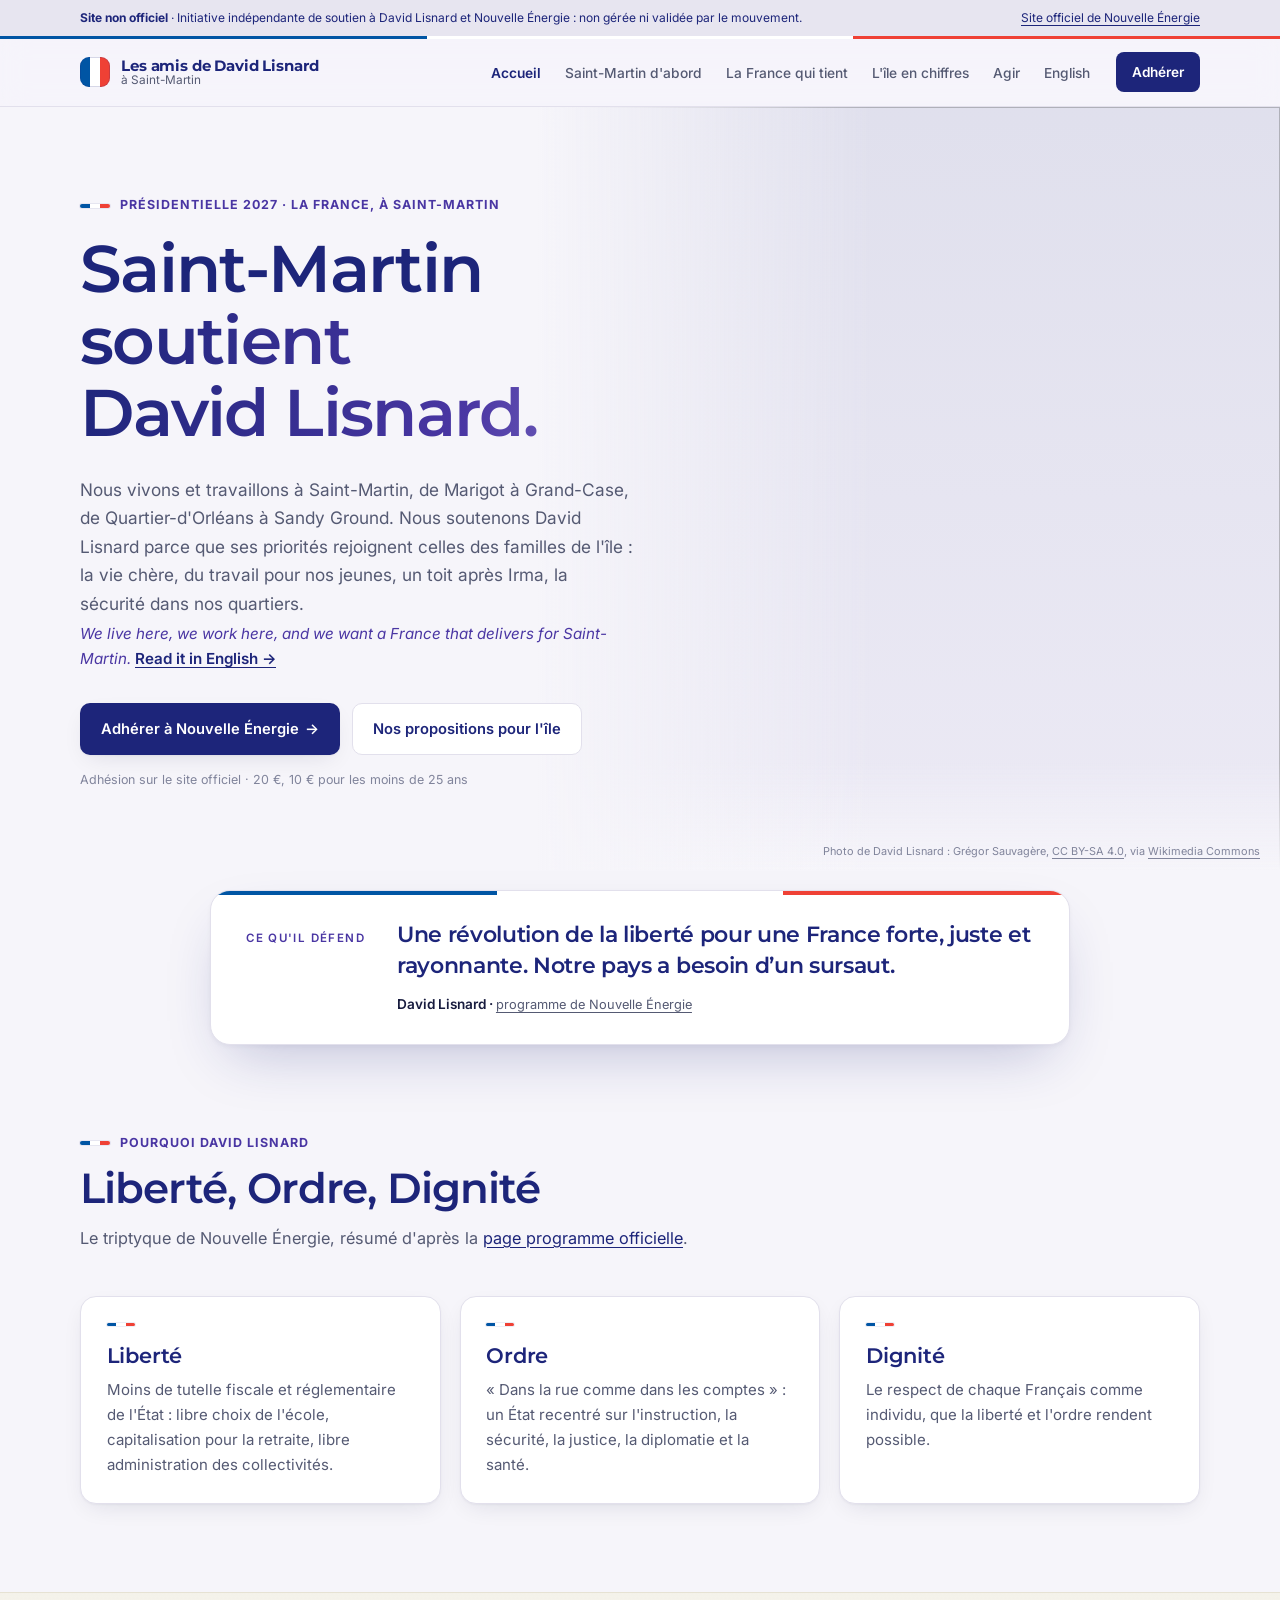
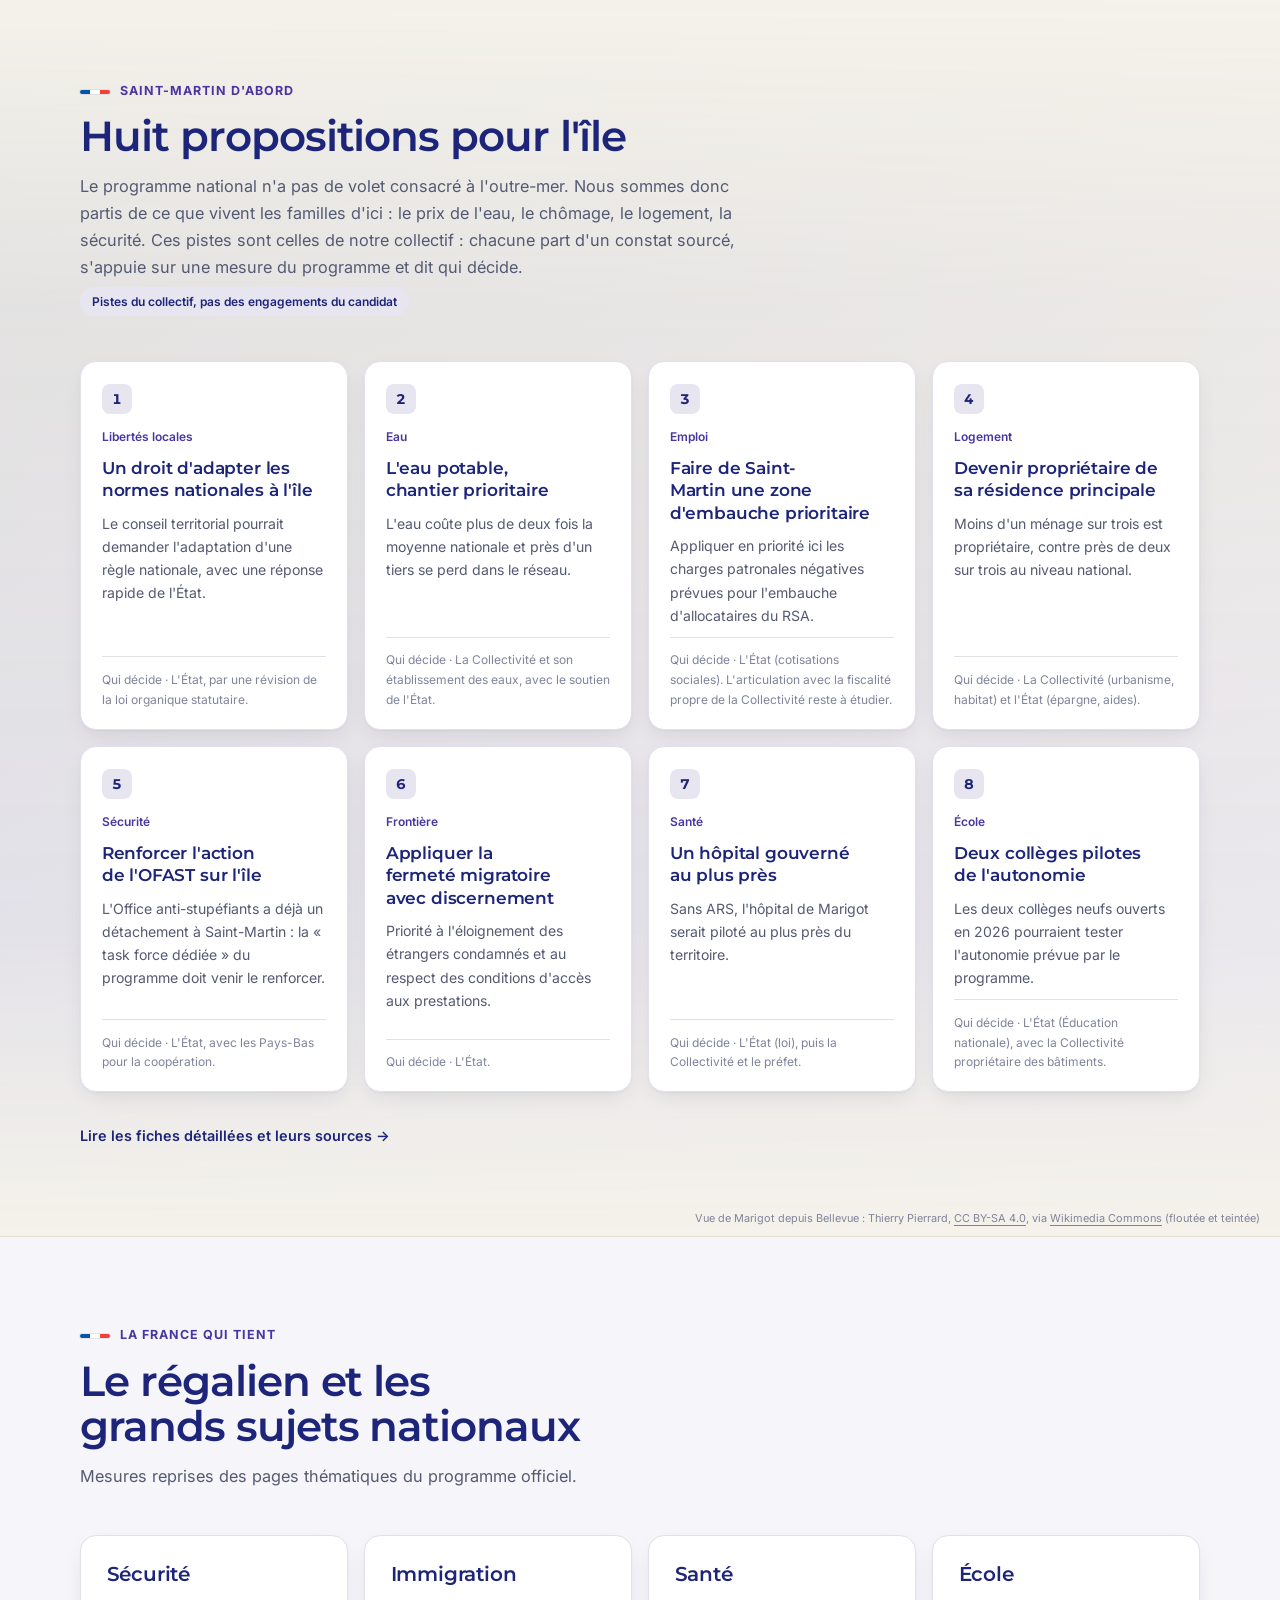
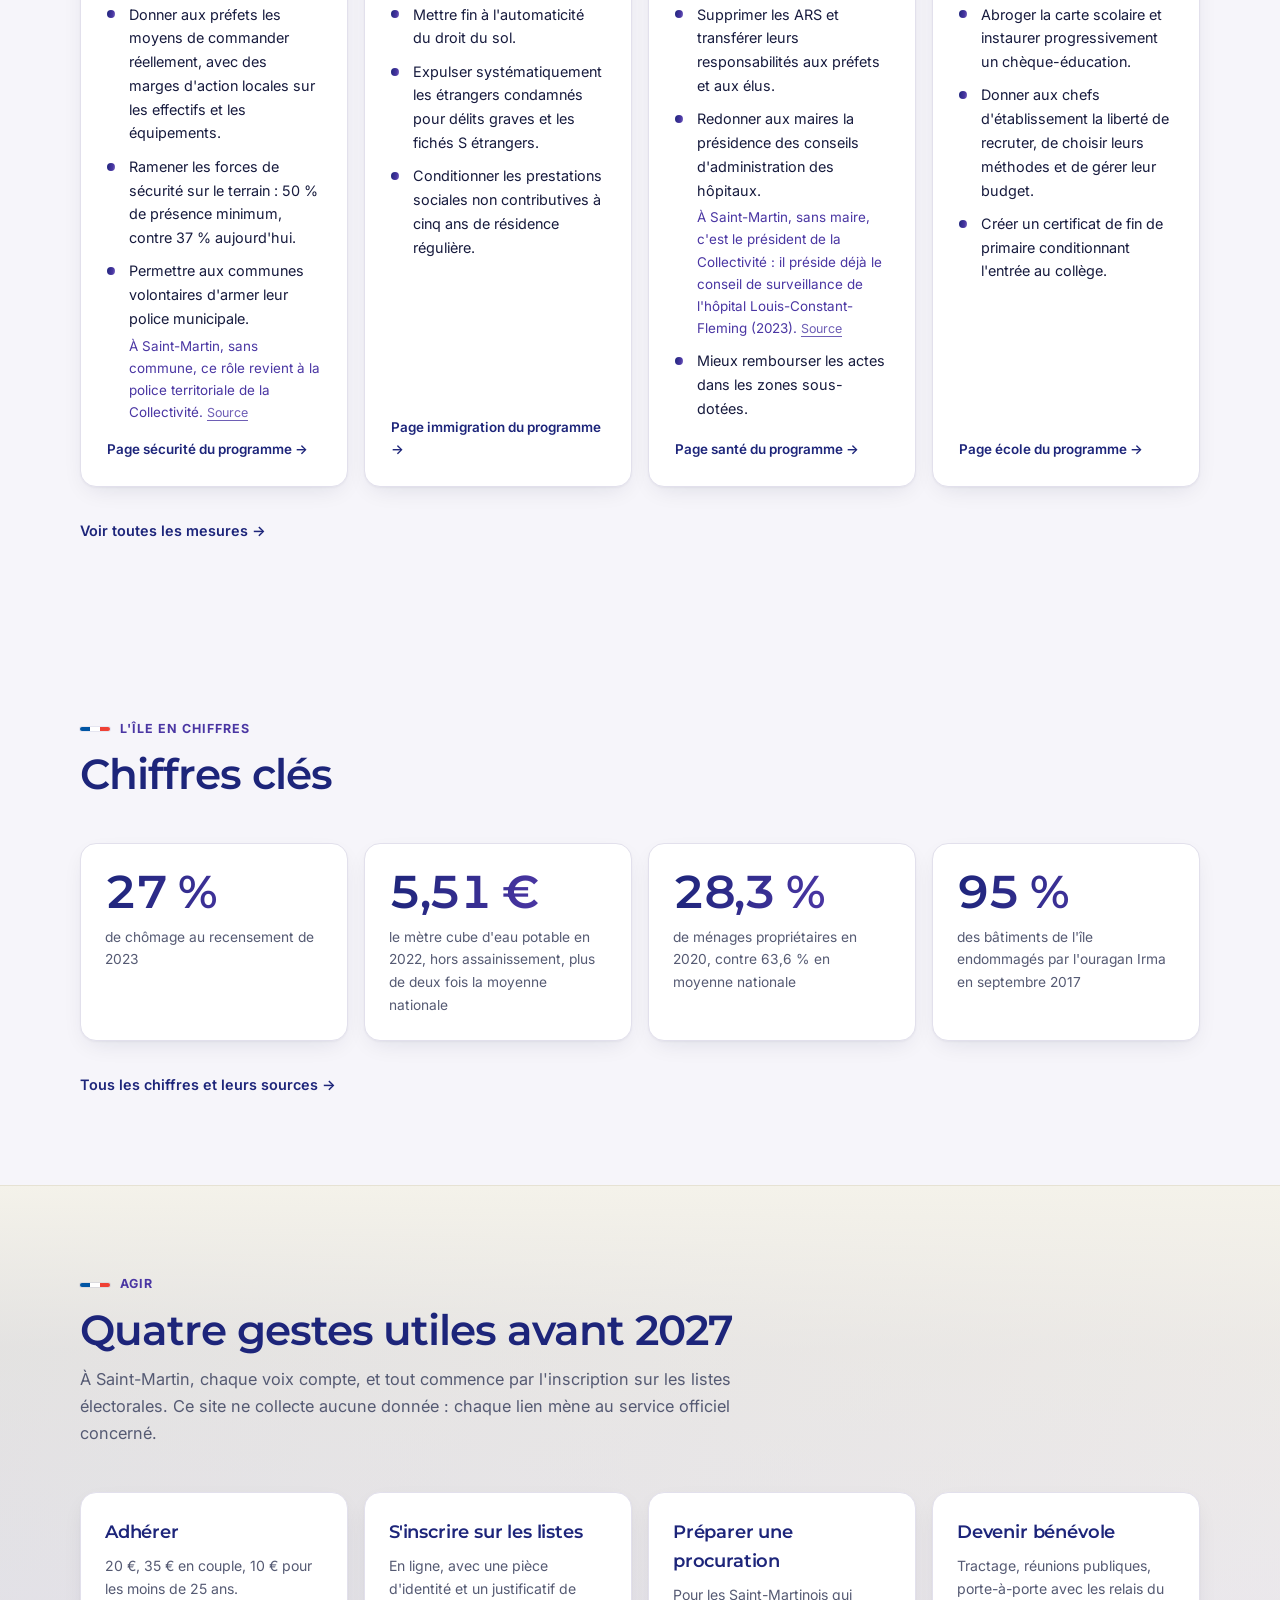
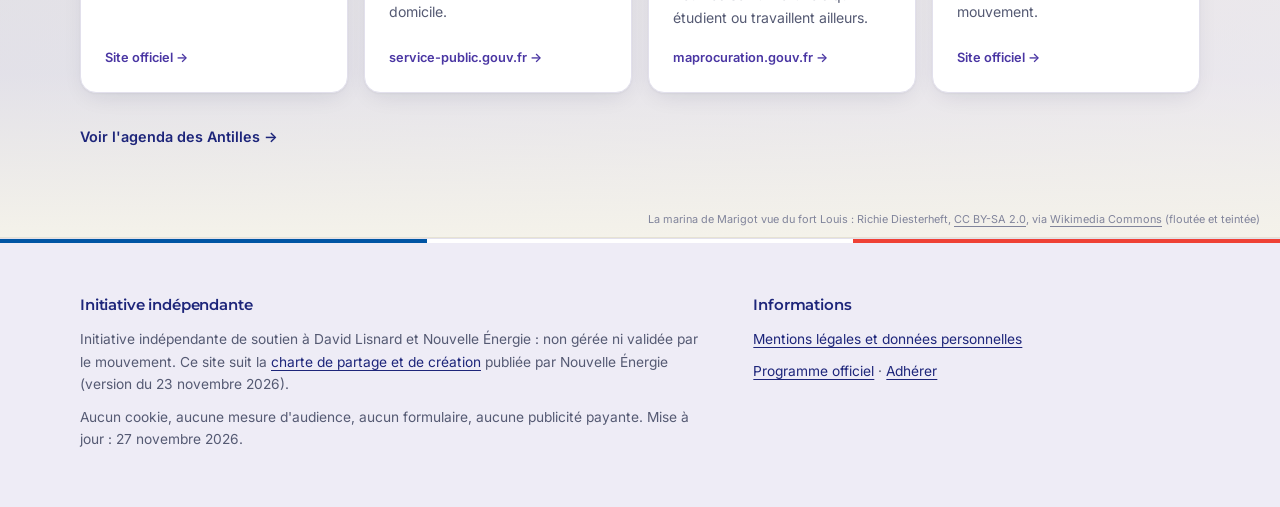
==== index.html @ e3ec0532 "Héros : visage de David Lisnard un peu plus haut dans le cadre Co-Authored-By: Claude Opus 5.5 <nore" ====
<!doctype html>
<html lang="fr">
<head>
<meta charset="utf-8">
<meta name="viewport" content="width=device-width, initial-scale=1, viewport-fit=cover">
<title>Les amis de David Lisnard à Saint-Martin</title>
<meta name="description" content="Site indépendant de soutien à David Lisnard et Nouvelle Énergie, animé par des habitants de Saint-Martin (Antilles).">
<meta property="og:title" content="Les amis de David Lisnard à Saint-Martin">
<meta property="og:description" content="Site indépendant de soutien à David Lisnard et Nouvelle Énergie, animé par des habitants de Saint-Martin (Antilles).">
<meta name="theme-color" content="#1D257A">
<link rel="preconnect" href="https://fonts.googleapis.com">
<link rel="preconnect" href="https://fonts.gstatic.com" crossorigin>
<link rel="stylesheet" href="https://fonts.googleapis.com/css2?family=Inter:wght@400;500;600&family=Montserrat:wght@500;600;700&display=swap">
<link rel="stylesheet" href="assets/style.css?v=b515d92f">
</head>
<body>
<a class="skip" href="#contenu">Aller au contenu</a>
<div class="flag" role="note">
  <div class="wrap">
    <span><strong>Site non officiel</strong> · Initiative indépendante de soutien à David Lisnard et Nouvelle Énergie : non gérée ni validée par le mouvement.</span>
    <a href="https://www.unenouvelleenergie.fr/" rel="noopener">Site officiel de Nouvelle Énergie</a>
  </div>
</div>
<header class="site">
  <div class="wrap">
    <a class="brand" href="index.html"><span class="dot" aria-hidden="true"></span><span class="bt"><b>Les amis de David Lisnard</b><span>à Saint-Martin</span></span></a>
    <nav aria-label="Navigation principale"><ul>
<li><a href="index.html" aria-current="page">Accueil</a></li>
<li><a href="saint-martin.html">Saint-Martin d'abord</a></li>
<li><a href="regalien.html">La France qui tient</a></li>
<li><a href="chiffres.html">L'île en chiffres</a></li>
<li><a href="agir.html">Agir</a></li>
<li><a href="english.html" lang="en">English</a></li>
    </ul></nav>
    <a class="pill" href="https://soutenir.unenouvelleenergie.fr/adhesion" rel="noopener">Adhérer</a>
  </div>
</header>
<main id="contenu">

<div class="hero hero-photo">
  <div class="hero-bg" aria-hidden="true"><img src="https://upload.wikimedia.org/wikipedia/commons/thumb/c/ce/David_Lisnard_en_2026.jpg/960px-David_Lisnard_en_2026.jpg" width="960" height="1280" alt="" fetchpriority="high"></div>
  <div class="wrap">
    <div class="hero-text">
      <p class="eyebrow">Présidentielle 2027 · La France, à Saint-Martin</p>
      <h1>Saint-Martin <em>soutient David Lisnard.</em></h1>
      <p class="lead">Nous vivons et travaillons à Saint-Martin, de Marigot à Grand-Case, de Quartier-d'Orléans à Sandy Ground. Nous soutenons David Lisnard parce que ses priorités rejoignent celles des familles de l'île : la vie chère, du travail pour nos jeunes, un toit après Irma, la sécurité dans nos quartiers.</p>
      <p class="lead-en" lang="en">We live here, we work here, and we want a France that delivers for Saint-Martin. <a href="english.html">Read it in English →</a></p>
      <div class="cta">
        <a class="btn btn-primary" href="https://soutenir.unenouvelleenergie.fr/adhesion" rel="noopener">Adhérer à Nouvelle Énergie</a>
        <a class="btn btn-line" href="saint-martin.html">Nos propositions pour l'île</a>
      </div>
      <p class="fine">Adhésion sur le site officiel · 20 €, 10 € pour les moins de 25 ans</p>
    </div>
  </div>
  <p class="credit">Photo de David Lisnard : Grégor Sauvagère, <a href="https://creativecommons.org/licenses/by-sa/4.0/deed.fr" rel="noopener">CC BY-SA 4.0</a>, via <a href="https://commons.wikimedia.org/wiki/File:David_Lisnard_en_2026.jpg" rel="noopener">Wikimedia Commons</a></p>
</div>

<div class="quote-band"><div class="wrap">
  <figure class="quote">
    <p class="qlabel">Ce qu'il défend</p>
    <blockquote>Une révolution de la liberté pour une France forte, juste et rayonnante. Notre pays a besoin d’un sursaut.</blockquote>
    <figcaption>David Lisnard · <a href="https://www.unenouvelleenergie.fr/notre-programme/" rel="noopener">programme de Nouvelle Énergie</a></figcaption>
  </figure>
</div></div>

<section id="pourquoi">
  <div class="wrap">
    <div class="head">
      <p class="eyebrow">Pourquoi David Lisnard</p>
      <h2>Liberté, Ordre, Dignité</h2>
      <p>Le triptyque de Nouvelle Énergie, résumé d'après la <a href="https://www.unenouvelleenergie.fr/notre-programme/" rel="noopener">page programme officielle</a>.</p>
    </div>
    <div class="tri">
      <div><h3>Liberté</h3><p>Moins de tutelle fiscale et réglementaire de l'État : libre choix de l'école, capitalisation pour la retraite, libre administration des collectivités.</p></div>
      <div><h3>Ordre</h3><p>« Dans la rue comme dans les comptes » : un État recentré sur l'instruction, la sécurité, la justice, la diplomatie et la santé.</p></div>
      <div><h3>Dignité</h3><p>Le respect de chaque Français comme individu, que la liberté et l'ordre rendent possible.</p></div>
    </div>
  </div>
</section>

<section class="alt island">
  <div class="island-bg" aria-hidden="true"><img src="https://upload.wikimedia.org/wikipedia/commons/thumb/6/6b/Panorama_depuis_Bellevue.jpg/1280px-Panorama_depuis_Bellevue.jpg" width="1280" height="853" alt="" loading="lazy"></div>
  <div class="wrap">
    <div class="head">
      <p class="eyebrow">Saint-Martin d'abord</p>
      <h2>Huit propositions pour l'île</h2>
      <p>Le programme national n'a pas de volet consacré à l'outre-mer. Nous sommes donc partis de ce que vivent les familles d'ici : le prix de l'eau, le chômage, le logement, la sécurité. Ces pistes sont celles de notre collectif : chacune part d'un constat sourcé, s'appuie sur une mesure du programme et dit qui décide. <span class="status">Pistes du collectif, pas des engagements du candidat</span></p>
    </div>
    <div class="props">
<a class="prop" href="saint-martin.html#p1"><span class="num">1</span><span class="tag">Libertés locales</span><h3>Un droit d'adapter les normes nationales à l'île</h3><p>Le conseil territorial pourrait demander l'adaptation d'une règle nationale, avec une réponse rapide de l'État.</p><span class="who">Qui décide · L'État, par une révision de la loi organique statutaire.</span></a>
<a class="prop" href="saint-martin.html#p2"><span class="num">2</span><span class="tag">Eau</span><h3>L'eau potable, chantier prioritaire</h3><p>L'eau coûte plus de deux fois la moyenne nationale et près d'un tiers se perd dans le réseau.</p><span class="who">Qui décide · La Collectivité et son établissement des eaux, avec le soutien de l'État.</span></a>
<a class="prop" href="saint-martin.html#p3"><span class="num">3</span><span class="tag">Emploi</span><h3>Faire de Saint-Martin une zone d'embauche prioritaire</h3><p>Appliquer en priorité ici les charges patronales négatives prévues pour l'embauche d'allocataires du RSA.</p><span class="who">Qui décide · L'État (cotisations sociales). L'articulation avec la fiscalité propre de la Collectivité reste à étudier.</span></a>
<a class="prop" href="saint-martin.html#p4"><span class="num">4</span><span class="tag">Logement</span><h3>Devenir propriétaire de sa résidence principale</h3><p>Moins d'un ménage sur trois est propriétaire, contre près de deux sur trois au niveau national.</p><span class="who">Qui décide · La Collectivité (urbanisme, habitat) et l'État (épargne, aides).</span></a>
<a class="prop" href="saint-martin.html#p5"><span class="num">5</span><span class="tag">Sécurité</span><h3>Renforcer l'action de l'OFAST sur l'île</h3><p>L'Office anti-stupéfiants a déjà un détachement à Saint-Martin : la « task force dédiée » du programme doit venir le renforcer.</p><span class="who">Qui décide · L'État, avec les Pays-Bas pour la coopération.</span></a>
<a class="prop" href="saint-martin.html#p6"><span class="num">6</span><span class="tag">Frontière</span><h3>Appliquer la fermeté migratoire avec discernement</h3><p>Priorité à l'éloignement des étrangers condamnés et au respect des conditions d'accès aux prestations.</p><span class="who">Qui décide · L'État.</span></a>
<a class="prop" href="saint-martin.html#p7"><span class="num">7</span><span class="tag">Santé</span><h3>Un hôpital gouverné au plus près</h3><p>Sans ARS, l'hôpital de Marigot serait piloté au plus près du territoire.</p><span class="who">Qui décide · L'État (loi), puis la Collectivité et le préfet.</span></a>
<a class="prop" href="saint-martin.html#p8"><span class="num">8</span><span class="tag">École</span><h3>Deux collèges pilotes de l'autonomie</h3><p>Les deux collèges neufs ouverts en 2026 pourraient tester l'autonomie prévue par le programme.</p><span class="who">Qui décide · L'État (Éducation nationale), avec la Collectivité propriétaire des bâtiments.</span></a>
    </div>
    <p class="more-link"><a href="saint-martin.html">Lire les fiches détaillées et leurs sources →</a></p>
  </div>
  <p class="credit">Vue de Marigot depuis Bellevue : Thierry Pierrard, <a href="https://creativecommons.org/licenses/by-sa/4.0/deed.fr" rel="noopener">CC BY-SA 4.0</a>, via <a href="https://commons.wikimedia.org/wiki/File:Panorama_depuis_Bellevue.jpg" rel="noopener">Wikimedia Commons</a> (floutée et teintée)</p>
</section>

<section>
  <div class="wrap">
    <div class="head">
      <p class="eyebrow">La France qui tient</p>
      <h2>Le régalien et les grands sujets nationaux</h2>
      <p>Mesures reprises des pages thématiques du programme officiel.</p>
    </div>
    <div class="themes">
<div class="theme"><h3>Sécurité</h3><ul><li>Donner aux préfets les moyens de commander réellement, avec des marges d'action locales sur les effectifs et les équipements.</li><li>Ramener les forces de sécurité sur le terrain : 50 % de présence minimum, contre 37 % aujourd'hui.</li><li>Permettre aux communes volontaires d'armer leur police municipale.<span class="here">À Saint-Martin, sans commune, ce rôle revient à la police territoriale de la Collectivité. <a href="https://www.com-saint-martin.fr/thematiques/securite-et-tranquilite-publique/police-territoriale/role-de-la-police-territoriale" rel="noopener">Source</a></span></li></ul><a class="more" href="https://www.unenouvelleenergie.fr/notre-programme/securite/" rel="noopener">Page sécurité du programme →</a></div>
<div class="theme"><h3>Immigration</h3><ul><li>Mettre fin à l'automaticité du droit du sol.</li><li>Expulser systématiquement les étrangers condamnés pour délits graves et les fichés S étrangers.</li><li>Conditionner les prestations sociales non contributives à cinq ans de résidence régulière.</li></ul><a class="more" href="https://www.unenouvelleenergie.fr/notre-programme/immigration/" rel="noopener">Page immigration du programme →</a></div>
<div class="theme"><h3>Santé</h3><ul><li>Supprimer les ARS et transférer leurs responsabilités aux préfets et aux élus.</li><li>Redonner aux maires la présidence des conseils d'administration des hôpitaux.<span class="here">À Saint-Martin, sans maire, c'est le président de la Collectivité : il préside déjà le conseil de surveillance de l'hôpital Louis-Constant-Fleming (2023). <a href="http://www.soualigapost.com/fr/actualite/44322/sant%C3%A9/h%C3%B4pital-le-conseil-de-surveillance-adopte-un-budget-de-52-millions-deuros-pour" rel="noopener">Source</a></span></li><li>Mieux rembourser les actes dans les zones sous-dotées.</li></ul><a class="more" href="https://www.unenouvelleenergie.fr/notre-programme/sante/" rel="noopener">Page santé du programme →</a></div>
<div class="theme"><h3>École</h3><ul><li>Abroger la carte scolaire et instaurer progressivement un chèque-éducation.</li><li>Donner aux chefs d'établissement la liberté de recruter, de choisir leurs méthodes et de gérer leur budget.</li><li>Créer un certificat de fin de primaire conditionnant l'entrée au collège.</li></ul><a class="more" href="https://www.unenouvelleenergie.fr/notre-programme/education/" rel="noopener">Page école du programme →</a></div>
    </div>
    <p class="more-link"><a href="regalien.html">Voir toutes les mesures →</a></p>
  </div>
</section>

<section class="band">
  <div class="wrap">
    <div class="head">
      <p class="eyebrow">L'île en chiffres</p>
      <h2>Chiffres clés</h2>
    </div>
    <div class="keys">
      <div><b>27 %</b><span>de chômage au recensement de 2023</span></div>
      <div><b>5,51 €</b><span>le mètre cube d'eau potable en 2022, hors assainissement, plus de deux fois la moyenne nationale</span></div>
      <div><b>28,3 %</b><span>de ménages propriétaires en 2020, contre 63,6 % en moyenne nationale</span></div>
      <div><b>95 %</b><span>des bâtiments de l'île endommagés par l'ouragan Irma en septembre 2017</span></div>
    </div>
    <p class="more-link"><a href="chiffres.html">Tous les chiffres et leurs sources →</a></p>
  </div>
</section>

<section class="alt island">
  <div class="island-bg" aria-hidden="true"><img src="https://upload.wikimedia.org/wikipedia/commons/thumb/6/6e/Fort_Louis_Marigot_View_%286546074117%29.jpg/1280px-Fort_Louis_Marigot_View_%286546074117%29.jpg" width="1280" height="960" alt="" loading="lazy"></div>
  <div class="wrap">
    <div class="head">
      <p class="eyebrow">Agir</p>
      <h2>Quatre gestes utiles avant 2027</h2>
      <p>À Saint-Martin, chaque voix compte, et tout commence par l'inscription sur les listes électorales. Ce site ne collecte aucune donnée : chaque lien mène au service officiel concerné.</p>
    </div>
<div class="act">
  <a class="tile" href="https://soutenir.unenouvelleenergie.fr/adhesion" rel="noopener"><b>Adhérer</b><span>20 €, 35 € en couple, 10 € pour les moins de 25 ans.</span><i>Site officiel →</i></a>
  <a class="tile" href="https://www.service-public.gouv.fr/particuliers/vosdroits/R16396" rel="noopener"><b>S'inscrire sur les listes</b><span>En ligne, avec une pièce d'identité et un justificatif de domicile.</span><i>service-public.gouv.fr →</i></a>
  <a class="tile" href="https://www.maprocuration.gouv.fr/" rel="noopener"><b>Préparer une procuration</b><span>Pour les Saint-Martinois qui étudient ou travaillent ailleurs.</span><i>maprocuration.gouv.fr →</i></a>
  <a class="tile" href="https://www.unenouvelleenergie.fr/devenir-benevole/" rel="noopener"><b>Devenir bénévole</b><span>Tractage, réunions publiques, porte-à-porte avec les relais du mouvement.</span><i>Site officiel →</i></a>
</div>
    <p class="more-link"><a href="agir.html">Voir l'agenda des Antilles →</a></p>
  </div>
  <p class="credit">La marina de Marigot vue du fort Louis : Richie Diesterheft, <a href="https://creativecommons.org/licenses/by-sa/2.0/deed.fr" rel="noopener">CC BY-SA 2.0</a>, via <a href="https://commons.wikimedia.org/wiki/File:Fort_Louis_Marigot_View_(6546074117).jpg" rel="noopener">Wikimedia Commons</a> (floutée et teintée)</p>
</section>

</main>
<footer>
  <div class="wrap">
    <div>
      <h3>Initiative indépendante</h3>
      <p>Initiative indépendante de soutien à David Lisnard et Nouvelle Énergie : non gérée ni validée par le mouvement. Ce site suit la <a href="https://www.unenouvelleenergie.fr/charte-de-partage/" rel="noopener">charte de partage et de création</a> publiée par Nouvelle Énergie (version du 23 novembre 2026).</p>
      <p>Aucun cookie, aucune mesure d'audience, aucun formulaire, aucune publicité payante. Mise à jour : 27 novembre 2026.</p>
    </div>
    <div>
      <h3>Informations</h3>
      <p><a href="mentions-legales.html">Mentions légales et données personnelles</a></p>
      <p><a href="https://www.unenouvelleenergie.fr/notre-programme/" rel="noopener">Programme officiel</a> · <a href="https://soutenir.unenouvelleenergie.fr/adhesion" rel="noopener">Adhérer</a></p>
    </div>
  </div>
</footer>

</body>
</html>
---- assets/style.css ----
/* Les amis de David Lisnard à Saint-Martin
   Couleurs relevées sur unenouvelleenergie.fr le 27/11/2026 : marine #1D257A / #0F1752, encre #171B3E,
   or sable #B0AD85, violet #4A36A3, lavande #E7E5F0.
   Style : sobre et moderne, fond blanc, halos dégradés discrets, titres Montserrat serrés, texte Inter. */
:root{
  --bleu:#0055A4; --rouge:#EF4135; --tricolore:linear-gradient(90deg,#0055A4 0 33.33%,#FFFFFF 33.33% 66.66%,#EF4135 66.66% 100%);
  --navy:#1D257A; --navy-deep:#0F1752; --violet:#4A36A3; --gold:#B0AD85; --lavender:#E7E5F0;
  --bg:#F6F5FA; --soft:#EEECF6; --card:#FFFFFF; --fg:#171B3E; --muted:#555A73; --faint:#80849B; --line:#E2E0EC;
  --heading:#1D257A; --accent:#4A36A3; --link:#1D257A;
  --btn-bg:#1D257A; --btn-fg:#FFFFFF;
  --shadow:0 1px 2px rgba(20,24,61,.04),0 8px 24px -8px rgba(20,24,61,.12);
  --shadow-lg:0 2px 4px rgba(20,24,61,.04),0 24px 60px -20px rgba(29,37,122,.28);
  --grad:linear-gradient(100deg,#1D257A 0%,#4A36A3 70%,#7E6FC4 100%);
  --halo-1:rgba(74,54,163,.14); --halo-2:rgba(176,173,133,.30); --halo-3:rgba(29,37,122,.10);
  --head:"Montserrat",Arial,"Helvetica Neue",sans-serif;
  --body:"Inter",system-ui,-apple-system,"Segoe UI",sans-serif;
  --r:16px;
  color-scheme:light;
}

*{box-sizing:border-box}
html{scroll-behavior:smooth}
body{background:var(--bg);color:var(--fg);font-family:var(--body);font-size:16px;line-height:1.65;margin:0;-webkit-font-smoothing:antialiased}
img{max-width:100%}
a{color:var(--link);text-underline-offset:3px;text-decoration-thickness:1px}
a:focus-visible,button:focus-visible{outline:2px solid var(--accent);outline-offset:3px;border-radius:6px}
.skip{position:absolute;left:-999px;top:0;background:var(--card);padding:.5rem 1rem;z-index:20}
.skip:focus{left:1rem}
.wrap{max-width:1160px;margin:0 auto;padding-left:max(20px,env(safe-area-inset-left,0px));padding-right:max(20px,env(safe-area-inset-right,0px))}
.narrow{max-width:780px}
h1,h2,h3{margin:0;text-wrap:balance;color:var(--heading);font-family:var(--head)}
h1,h2{font-weight:600;letter-spacing:-.025em;line-height:1.1}
h2{font-size:clamp(1.8rem,3.6vw,2.6rem)}
h3{font-weight:600;font-size:1.05rem;line-height:1.35;letter-spacing:-.01em}
p{margin:0}
.eyebrow{font-size:.78rem;font-weight:700;letter-spacing:.08em;text-transform:uppercase;color:var(--accent)}
.head .eyebrow::before,.intro .eyebrow::before,.hero .eyebrow::before{content:"";display:inline-block;width:30px;height:4px;border-radius:2px;background:var(--tricolore);box-shadow:0 0 0 1px rgba(29,37,122,.08);vertical-align:middle;margin-right:.6rem}
.grad{background:var(--grad);-webkit-background-clip:text;background-clip:text;color:transparent}

/* Bandeau d'indépendance : exigé par la charte de partage de Nouvelle Énergie (point 2) */
.flag{background:var(--lavender);color:var(--navy);font-size:.75rem}
.flag .wrap{padding-block:.5rem;display:flex;gap:.3rem 1.2rem;justify-content:space-between;flex-wrap:wrap}
.flag strong{font-weight:700}
.flag a{color:var(--navy)}

/* En-tête */
header.site::before{content:"";position:absolute;left:0;right:0;top:0;height:3px;background:var(--tricolore)}
header.site{background:color-mix(in srgb,var(--bg) 82%,transparent);backdrop-filter:saturate(1.4) blur(14px);-webkit-backdrop-filter:saturate(1.4) blur(14px);border-bottom:1px solid var(--line);position:sticky;top:0;z-index:5;padding-top:3px}
header.site .wrap{display:flex;align-items:center;gap:1.6rem;padding-block:.85rem;flex-wrap:wrap}
.brand{display:flex;align-items:center;gap:.7rem;text-decoration:none;margin-right:auto}
.brand .dot{width:30px;height:30px;border-radius:9px;background:var(--tricolore);box-shadow:inset 0 0 0 1px rgba(29,37,122,.18)}
.brand .bt{display:flex;flex-direction:column;line-height:1.15}
.brand b{font-family:var(--head);font-weight:700;font-size:.95rem;color:var(--heading);letter-spacing:-.01em}
.brand .bt span{font-size:.74rem;color:var(--muted)}
nav ul{list-style:none;margin:0;padding:0;display:flex;gap:1.5rem;flex-wrap:wrap}
nav a{text-decoration:none;font-size:.86rem;font-weight:500;color:var(--muted)}
nav a:hover,nav a[aria-current="page"]{color:var(--heading)}
nav a[aria-current="page"]{font-weight:600}
.pill{background:var(--btn-bg);color:var(--btn-fg);text-decoration:none;font-weight:600;font-size:.85rem;padding:.55rem 1rem;border-radius:8px}

/* Halo dégradé commun à l'accueil et aux en-têtes de page */
.hero,.intro{position:relative;overflow:hidden;isolation:isolate}
.hero::before,.intro::before{content:"";position:absolute;inset:-30% -10% auto 35%;height:140%;z-index:-1;
  background:radial-gradient(40% 45% at 30% 40%,var(--halo-1),transparent 70%),radial-gradient(35% 40% at 70% 30%,var(--halo-2),transparent 70%),radial-gradient(45% 50% at 55% 75%,var(--halo-3),transparent 70%);filter:blur(30px);-webkit-mask-image:linear-gradient(to bottom,#000 55%,transparent 85%);mask-image:linear-gradient(to bottom,#000 55%,transparent 85%)}

.hero .wrap{padding-block:5.5rem 5rem;display:grid;grid-template-columns:minmax(0,1.4fr) minmax(0,1fr);gap:4rem;align-items:center}
.hero h1{font-size:clamp(2.4rem,5.4vw,4.1rem);margin:1rem 0 1.4rem}
.hero h1 em{font-style:normal;display:block;background:var(--grad);-webkit-background-clip:text;background-clip:text;color:transparent;padding-bottom:.08em}
.hero .lead{font-size:1.08rem;max-width:56ch;color:var(--muted)}
.cta{display:flex;gap:.75rem;flex-wrap:wrap;margin-top:2rem}
.btn{display:inline-flex;align-items:center;gap:.4rem;padding:.8rem 1.25rem;border-radius:10px;font-weight:600;font-size:.92rem;text-decoration:none;border:1px solid transparent;transition:transform .15s,box-shadow .15s}
.btn:hover{transform:translateY(-1px)}
.btn-primary{background:var(--btn-bg);color:var(--btn-fg);box-shadow:var(--shadow)}
.btn-primary::after{content:"→"}
.btn-line{background:var(--card);border-color:var(--line);color:var(--heading)}
.fine{font-size:.78rem;color:var(--faint);margin-top:.9rem}
.quote{position:relative;overflow:hidden;margin:0;background:var(--card);border:1px solid var(--line);border-radius:20px;padding:2rem 2rem 1.6rem;box-shadow:var(--shadow-lg)}
.qlabel{font-size:.72rem;font-weight:600;letter-spacing:.12em;text-transform:uppercase;color:var(--accent)}
.quote blockquote{margin:1rem 0 0;font-family:var(--head);font-weight:600;font-size:clamp(1.2rem,1.9vw,1.45rem);line-height:1.4;letter-spacing:-.015em;color:var(--heading)}
.quote figcaption{margin-top:1.3rem;font-size:.85rem;font-weight:600;color:var(--fg)}
.quote figcaption a{font-weight:400;font-size:.8rem;color:var(--muted)}
.quote .coords{margin-top:1.5rem;padding-top:1rem;border-top:1px solid var(--line);font-size:.75rem;color:var(--faint);font-variant-numeric:tabular-nums}

/* En-tête des pages intérieures */
.intro{border-bottom:1px solid var(--line)}
.intro .wrap{padding-block:4.5rem 3.6rem}
.intro h1{font-size:clamp(2.2rem,4.8vw,3.5rem);margin:.8rem 0 1.1rem}
.intro .lead{font-size:1.06rem;max-width:62ch;color:var(--muted)}

section{padding-block:5.5rem}
section.alt{background:#F4F2EA;border-block:1px solid #E6E2D3}
.head{display:grid;gap:.8rem;margin-bottom:2.8rem;max-width:66ch}
.head p:not(.eyebrow){color:var(--muted);font-size:1.02rem}
.more-link{margin-top:2rem;font-weight:600;font-size:.9rem}
.more-link a{text-decoration:none}

.tri{display:grid;grid-template-columns:repeat(3,minmax(0,1fr));gap:1.2rem}
.tri div{background:var(--card);border:1px solid var(--line);border-radius:var(--r);padding:1.6rem;box-shadow:var(--shadow)}
.tri h3{font-size:1.3rem;margin-bottom:.5rem}
.tri h3::before{content:"";display:block;width:28px;height:3px;border-radius:2px;background:var(--tricolore);box-shadow:0 0 0 1px rgba(29,37,122,.08);margin-bottom:1rem}
.tri p{color:var(--muted);font-size:.94rem}

.status{display:inline-block;margin-top:.4rem;font-size:.75rem;font-weight:600;background:var(--lavender);color:var(--navy);padding:.3rem .75rem;border-radius:999px}

/* Cartes de propositions */
.props{display:grid;grid-template-columns:repeat(4,minmax(0,1fr));gap:1rem}
.prop{background:var(--card);border:1px solid var(--line);border-radius:var(--r);padding:1.4rem 1.3rem 1.2rem;display:flex;flex-direction:column;gap:.6rem;text-decoration:none;color:var(--fg);box-shadow:var(--shadow);transition:transform .18s,box-shadow .18s,border-color .18s}
.prop:hover{transform:translateY(-3px);box-shadow:var(--shadow-lg);border-color:color-mix(in srgb,var(--accent) 35%,var(--line))}
.num{display:inline-grid;place-items:center;width:30px;height:30px;border-radius:8px;background:var(--lavender);color:var(--navy);font-family:var(--head);font-weight:700;font-size:.85rem;font-variant-numeric:tabular-nums}
.tag{font-size:.75rem;font-weight:600;color:var(--accent)}
.prop .num{margin-bottom:.2rem}
.prop p{font-size:.88rem;color:var(--muted)}
.prop .who{margin-top:auto;padding-top:.8rem;border-top:1px solid var(--line);font-size:.75rem;color:var(--faint)}

/* Fiches détaillées */
.fiche{background:var(--card);border:1px solid var(--line);border-radius:20px;padding:2.2rem;display:grid;grid-template-columns:minmax(0,1fr) minmax(0,1.8fr);gap:2.5rem;box-shadow:var(--shadow);margin-bottom:1.2rem;scroll-margin-top:90px}
.fiche > div{display:flex;flex-direction:column;align-items:flex-start;gap:.6rem}
.fiche h2{font-size:clamp(1.4rem,2.4vw,1.8rem)}
.fiche dl{margin:0;display:grid;gap:1.3rem}
.fiche dt{font-size:.75rem;font-weight:600;letter-spacing:.06em;text-transform:uppercase;color:var(--faint)}
.fiche dd{margin:.3rem 0 0}

/* Régalien */
.themes{display:grid;grid-template-columns:repeat(4,minmax(0,1fr));gap:1rem}
.themes.wide{grid-template-columns:repeat(2,minmax(0,1fr))}
.theme{display:flex;flex-direction:column;gap:.9rem;background:var(--card);border:1px solid var(--line);border-radius:var(--r);padding:1.6rem;box-shadow:var(--shadow)}
.theme h3{font-size:1.25rem}
.theme ul{margin:0;padding:0;list-style:none;font-size:.9rem;display:grid;gap:.6rem;color:var(--fg)}
.theme li{padding-left:1.4rem;position:relative}
.theme li::before{content:"";position:absolute;left:0;top:.55em;width:8px;height:8px;border-radius:50%;background:var(--grad)}
.theme a.more{font-size:.84rem;font-weight:600;margin-top:auto;text-decoration:none}

/* Chiffres clés : bloc clair */
.band{background:var(--bg)}
.keys{display:grid;grid-template-columns:repeat(4,minmax(0,1fr));gap:1rem}
.keys div{display:flex;flex-direction:column;gap:.6rem;background:var(--card);border:1px solid var(--line);border-radius:var(--r);padding:1.5rem;box-shadow:var(--shadow)}
.keys b{font-family:var(--head);font-weight:600;letter-spacing:-.03em;font-size:clamp(2.2rem,3.6vw,2.9rem);line-height:1.05;background:var(--grad);-webkit-background-clip:text;background-clip:text;color:transparent;font-variant-numeric:tabular-nums}
.keys span{font-size:.86rem;color:var(--muted)}

.tablebox{overflow-x:auto;border-radius:var(--r);background:var(--card);border:1px solid var(--line);box-shadow:var(--shadow)}
table{border-collapse:collapse;width:100%;min-width:640px;font-size:.9rem}
th,td{text-align:left;padding:1rem 1.2rem;border-bottom:1px solid var(--line);vertical-align:top}
th{font-size:.72rem;font-weight:600;letter-spacing:.06em;text-transform:uppercase;color:var(--faint);background:var(--soft)}
tr:last-child td{border-bottom:0}
td.fig{font-family:var(--head);font-weight:600;font-size:1.1rem;color:var(--heading);letter-spacing:-.01em;font-variant-numeric:tabular-nums;white-space:nowrap}
.note{font-size:.8rem;color:var(--faint);margin-top:1rem}

/* Agir */
.act{display:grid;grid-template-columns:repeat(4,minmax(0,1fr));gap:1rem}
.act a.tile{display:flex;flex-direction:column;gap:.5rem;text-decoration:none;color:var(--fg);background:var(--card);border:1px solid var(--line);border-radius:var(--r);padding:1.5rem;box-shadow:var(--shadow);transition:transform .18s,box-shadow .18s}
.act a.tile:hover{transform:translateY(-3px);box-shadow:var(--shadow-lg)}
.act .tile b{font-family:var(--head);font-weight:600;font-size:1.1rem;color:var(--heading);letter-spacing:-.01em}
.act .tile span{font-size:.88rem;color:var(--muted)}
.act .tile i{font-style:normal;font-size:.8rem;font-weight:600;color:var(--accent);margin-top:auto;padding-top:.6rem}

.agenda{margin-top:1.5rem;border-radius:var(--r);padding:1.6rem;display:grid;gap:1rem;background:var(--card);border:1px solid var(--line);box-shadow:var(--shadow)}
.agenda > b{font-family:var(--head);font-weight:600;font-size:1.2rem;color:var(--heading)}
.agenda ul{list-style:none;margin:0;padding:0;display:grid;gap:1rem}
.agenda li{display:grid;grid-template-columns:auto minmax(0,1fr);gap:1.2rem;align-items:start;border-top:1px solid var(--line);padding-top:1rem}
.agenda .date{font-weight:600;font-variant-numeric:tabular-nums;color:var(--accent);min-width:6rem}
.agenda p{font-size:.9rem;color:var(--muted)}

.prose{display:grid;gap:1.1rem;max-width:68ch}
.prose h2{font-size:clamp(1.4rem,2.4vw,1.8rem);margin-top:1.2rem}
.prose ul{margin:0;padding-left:1.2rem;display:grid;gap:.5rem}
.prose li::marker{color:var(--accent)}

.en{display:grid;grid-template-columns:minmax(0,1fr) minmax(0,1fr);gap:3rem;align-items:start}

footer{position:relative;background:#EEECF6;border-top:1px solid var(--line);color:var(--muted);font-size:.86rem}
footer .wrap{padding-block:3.5rem;display:grid;grid-template-columns:minmax(0,1.4fr) minmax(0,1fr);gap:3rem}
footer a{color:var(--link)}
footer h3{font-size:.95rem;margin-bottom:.8rem}
footer p+p{margin-top:.6rem}

@media (max-width:1000px){
  .hero .wrap{grid-template-columns:1fr;gap:2.5rem}
  .props,.themes,.act,.keys{grid-template-columns:repeat(2,minmax(0,1fr))}
  nav{order:3;width:100%}
}
@media (max-width:640px){
  .tri,.props,.themes,.themes.wide,.act,.keys,.en,.fiche,footer .wrap{grid-template-columns:1fr}
  .fiche{gap:1.2rem;padding:1.5rem}
  section{padding-block:3.8rem}
  .hero .wrap{padding-block:3.2rem}
  nav ul{gap:1rem}
  header.site{position:static}
}
@media (prefers-reduced-motion:reduce){html{scroll-behavior:auto}.btn,.prop,.act a.tile{transition:none}.btn:hover,.prop:hover,.act a.tile:hover{transform:none}}

footer::before{content:"";position:absolute;left:0;right:0;top:0;height:4px;background:var(--tricolore)}
.quote::before{content:"";position:absolute;left:0;right:0;top:0;height:4px;background:var(--tricolore)}

/* Accueil : photo de David Lisnard en fond, fondue dans la couleur de la page */
.hero-photo .hero-bg{position:absolute;inset:0 0 0 auto;width:58%;z-index:-1}
.hero-photo .hero-bg img{width:100%;height:100%;object-fit:cover;object-position:50% 40%;
  -webkit-mask-image:linear-gradient(90deg,transparent 0%,#000 38%,#000 100%),linear-gradient(0deg,transparent 0%,#000 22%);
  mask-image:linear-gradient(90deg,transparent 0%,#000 38%,#000 100%);
  filter:saturate(.95)}
.hero-photo .hero-bg::after{content:"";position:absolute;inset:0;background:linear-gradient(90deg,var(--bg) 0%,rgba(246,245,250,.0) 45%),linear-gradient(0deg,var(--bg) 0%,rgba(246,245,250,0) 14%),linear-gradient(180deg,rgba(29,37,122,.10),rgba(74,54,163,.06))}
.hero-photo::before{display:none}
.hero-photo .wrap{min-height:620px;grid-template-columns:minmax(0,1.1fr) minmax(0,1fr);align-items:center}
.hero-photo .hero-text{align-self:center}
.hero-photo .quote{justify-self:end;max-width:380px;padding:1.4rem 1.5rem 1.2rem;background:color-mix(in srgb,var(--card) 88%,transparent);backdrop-filter:blur(12px);-webkit-backdrop-filter:blur(12px)}
.hero-photo .quote blockquote{font-size:1.1rem;margin-top:.6rem}
.hero-photo .quote figcaption{margin-top:.8rem;font-size:.8rem}
.hero .credit{position:absolute;right:max(20px,env(safe-area-inset-right,0px));bottom:.6rem;margin:0;font-size:.68rem;color:var(--faint)}
.hero .credit a{color:inherit}
@media (max-width:1000px){
  .hero-photo .hero-bg{position:relative;inset:auto;width:100%;height:clamp(360px,96vw,720px);order:-1}
  .hero-photo{display:flex;flex-direction:column}
  .hero-photo .hero-bg img{-webkit-mask-image:linear-gradient(0deg,transparent 0%,#000 18%);mask-image:linear-gradient(0deg,transparent 0%,#000 18%)}
  .hero-photo .hero-bg::after{background:linear-gradient(0deg,var(--bg) 0%,rgba(246,245,250,0) 16%)}
  .hero-photo .wrap{min-height:0;margin-top:-1rem;position:relative;padding-top:0;grid-template-columns:1fr}
  .hero-photo .quote{justify-self:stretch;max-width:none}
  .hero .credit{position:static;padding:0 20px 1rem;text-align:right}
}

/* Citation sous le héros, hors de la photo */
.quote-band{position:relative;z-index:1;margin-top:1.2rem}
.quote-band .quote{max-width:860px;margin:0 auto;display:grid;grid-template-columns:auto minmax(0,1fr);gap:.4rem 2rem;align-items:baseline;padding:1.8rem 2.2rem}
.quote-band .qlabel{grid-row:span 2}
.quote-band blockquote{margin:0;font-size:clamp(1.1rem,1.8vw,1.35rem)}
.quote-band figcaption{margin-top:.4rem;grid-column:2}
@media (max-width:1000px){.quote-band{margin-top:0}.quote-band .quote{grid-template-columns:1fr;padding:1.4rem 1.5rem}.quote-band .qlabel{grid-row:auto}.quote-band figcaption{grid-column:1}}

/* Mobile : en-tête compact, texte sous le visage */
@media (max-width:640px){
  .flag .wrap{font-size:.7rem;padding-block:.4rem}
  .flag .wrap > a{display:none}
  header.site .wrap{gap:.6rem 1rem;padding-block:.7rem}
  .brand .dot{width:24px;height:24px;border-radius:7px}
  .pill{padding:.45rem .85rem;font-size:.8rem}
  nav{order:3;width:100%;overflow-x:auto;-webkit-overflow-scrolling:touch;scrollbar-width:none}
  nav::-webkit-scrollbar{display:none}
  nav ul{flex-wrap:nowrap;gap:1.1rem;white-space:nowrap;padding-bottom:.2rem}
  .hero-photo .hero-bg{height:118vw}
  .hero-photo .hero-bg img{object-position:50% 42%;-webkit-mask-image:linear-gradient(0deg,transparent 0%,#000 16%);mask-image:linear-gradient(0deg,transparent 0%,#000 16%)}
  .hero-photo .hero-bg::after{background:linear-gradient(0deg,var(--bg) 0%,rgba(246,245,250,0) 14%)}
  .hero-photo .wrap{margin-top:0}
  .hero h1{font-size:2.3rem}
}

/* Fond « Huit propositions » : vue de Marigot, floutée et teintée */
section.island{position:relative;isolation:isolate;overflow:hidden}
.island-bg{position:absolute;inset:0;z-index:-1;pointer-events:none}
.island-bg img{width:100%;height:100%;object-fit:cover;object-position:50% 40%;filter:blur(6px) saturate(.9);transform:scale(1.04);opacity:.9}
.island-bg::after{content:"";position:absolute;inset:0;background:linear-gradient(180deg,#F4F2EA 0%,rgba(244,242,234,.45) 25%,rgba(238,236,246,.50) 75%,#F4F2EA 100%),linear-gradient(100deg,rgba(29,37,122,.14),rgba(74,54,163,.08))}
section.island .credit{position:absolute;right:20px;bottom:.5rem;margin:0;font-size:.68rem;color:var(--faint)}
section.island .credit a{color:inherit}
@media (max-width:640px){section.island .credit{position:static;padding:1rem 20px 0;text-align:right}}
.theme li .here{display:block;margin-top:.25rem;font-size:.84rem;color:var(--accent)}
.theme li .here a{color:inherit;font-size:.78rem;opacity:.8}
.hero .lead-en{margin-top:.2rem;font-size:.95rem;font-style:italic;color:var(--accent);max-width:56ch}
.hero .lead-en a{font-style:normal;font-weight:600;white-space:nowrap}
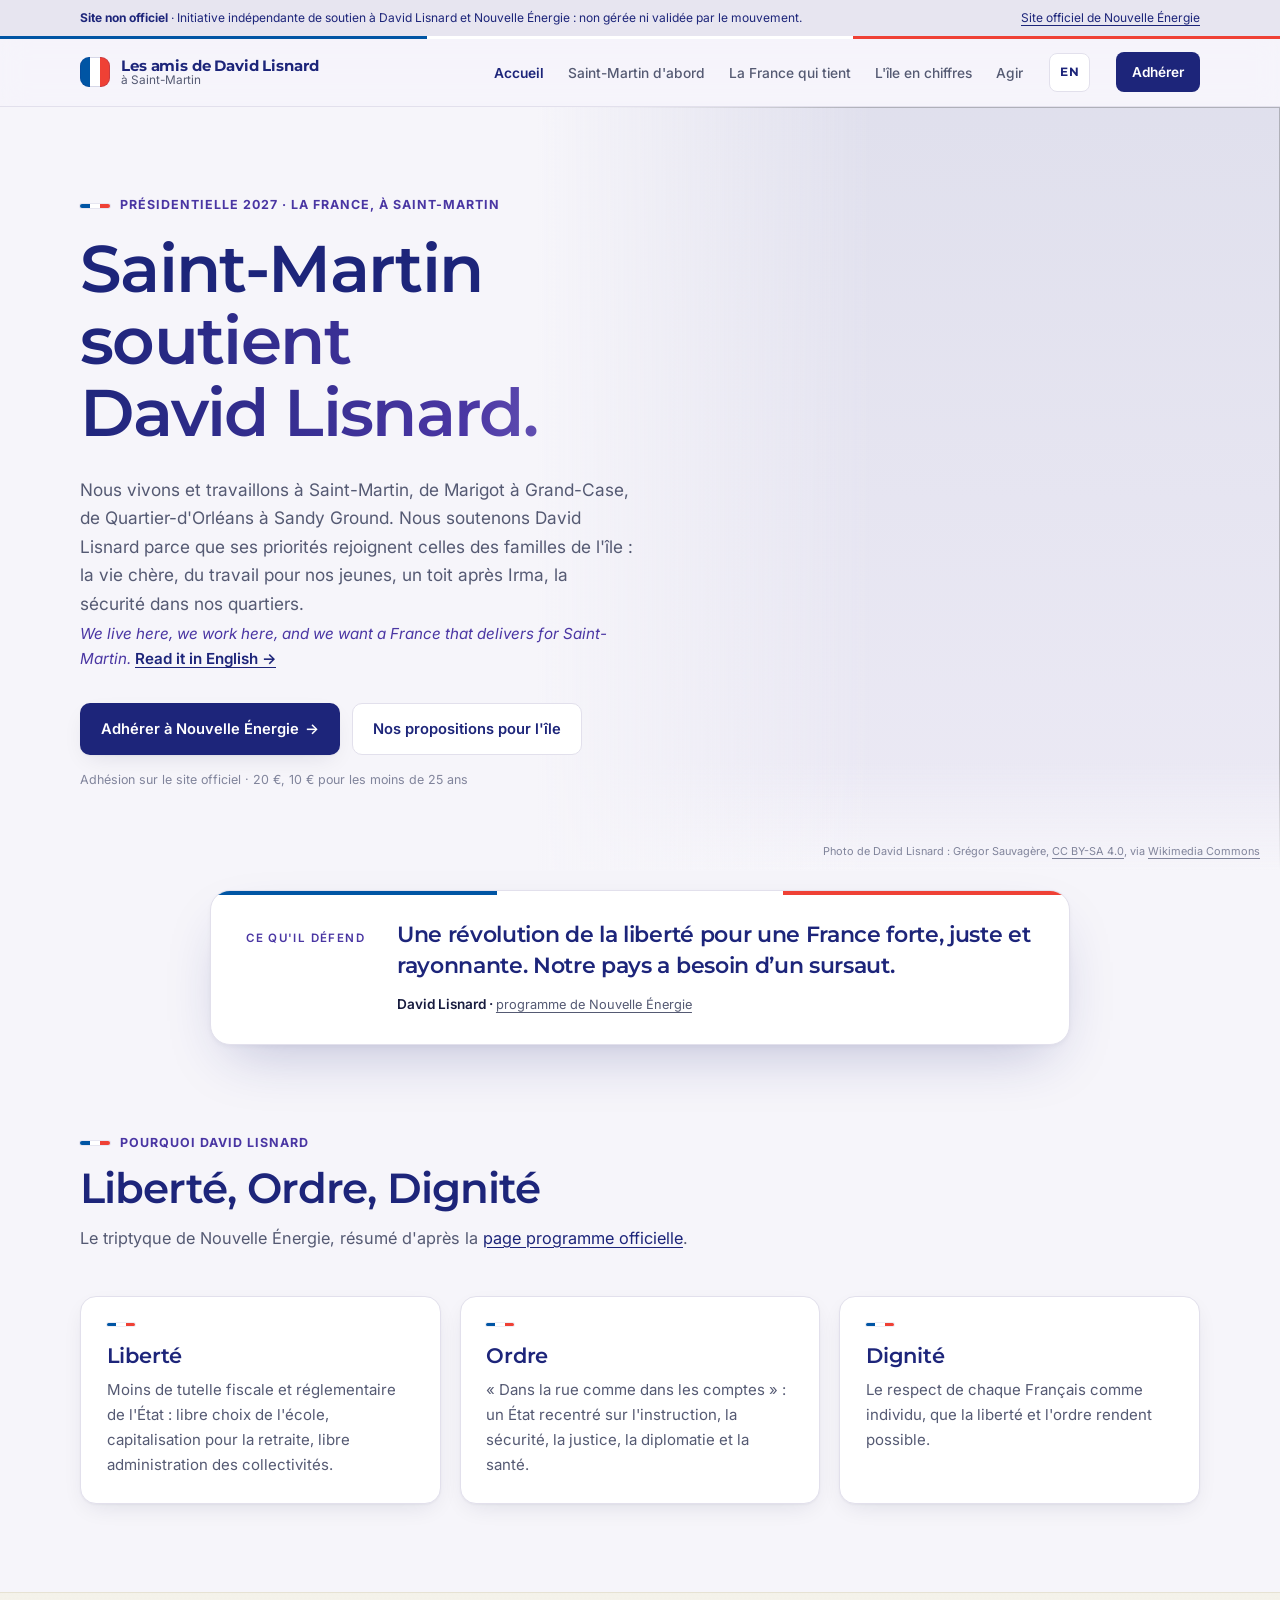
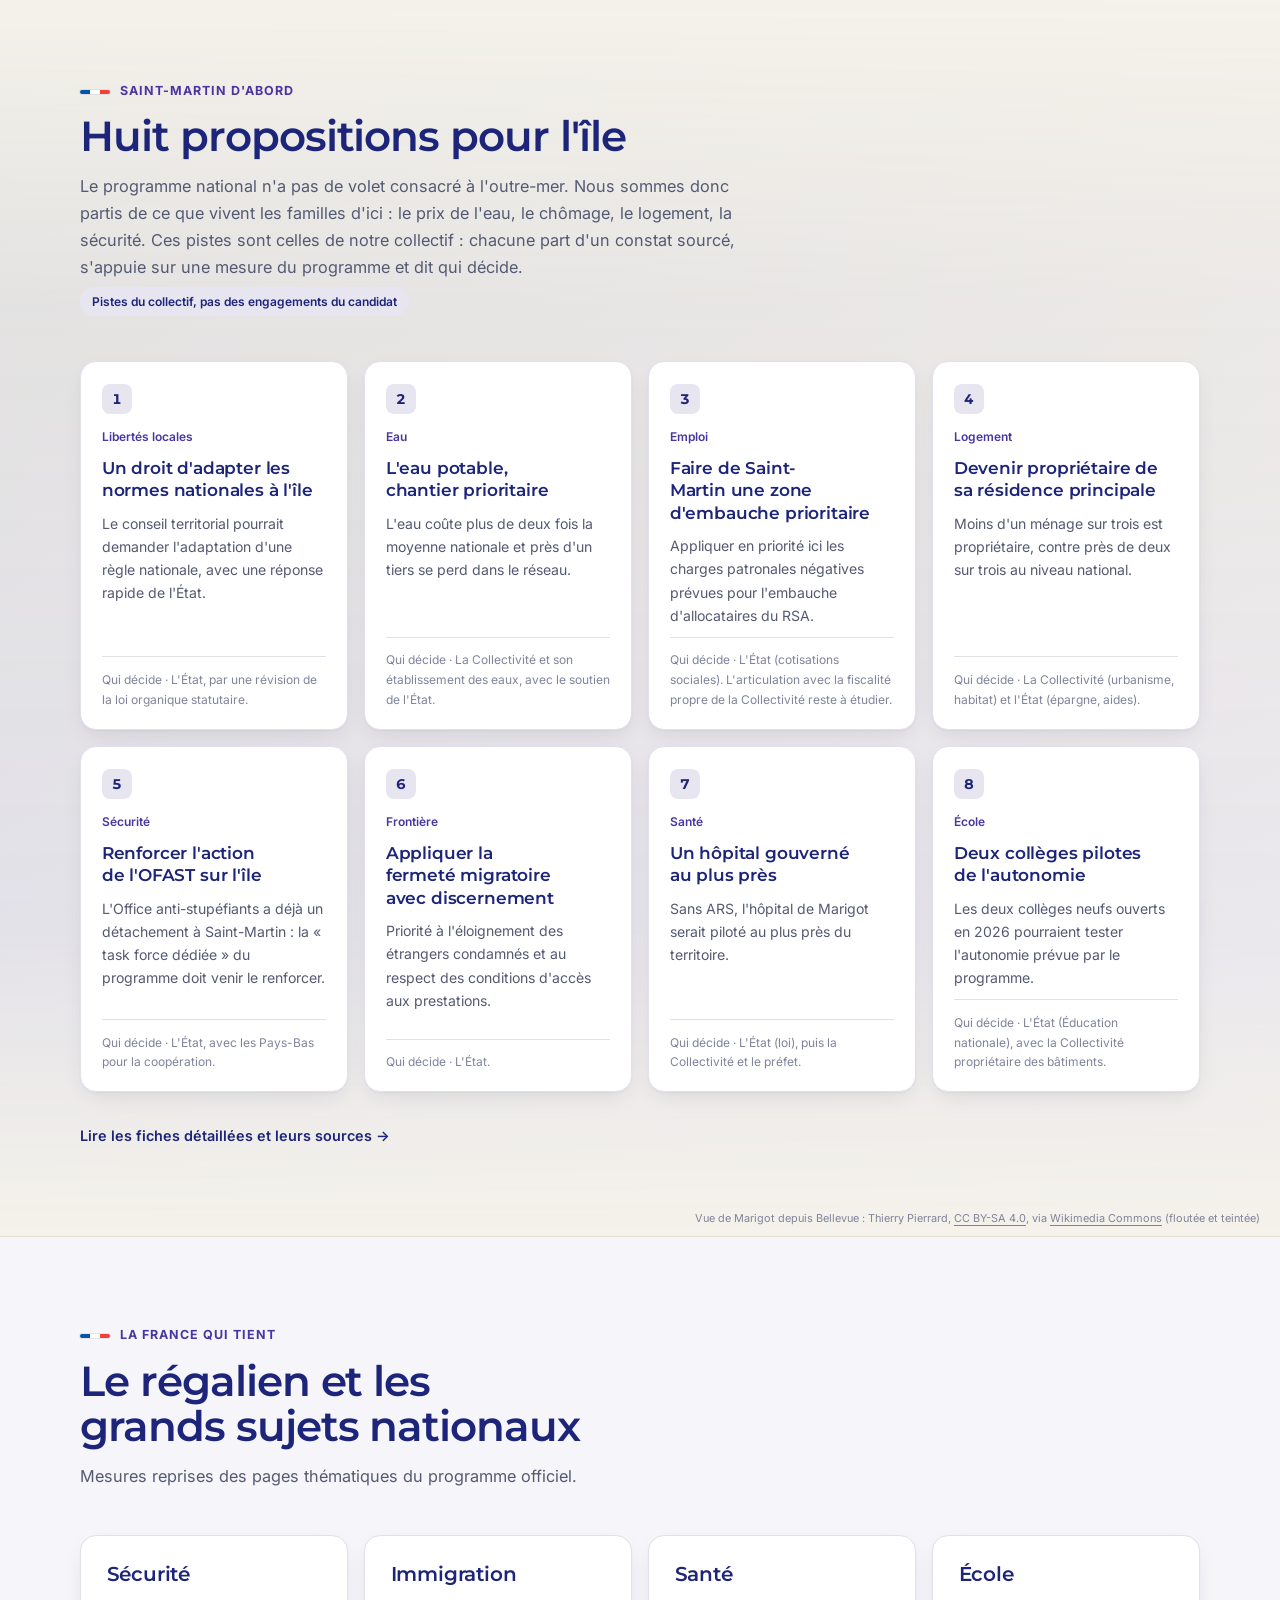
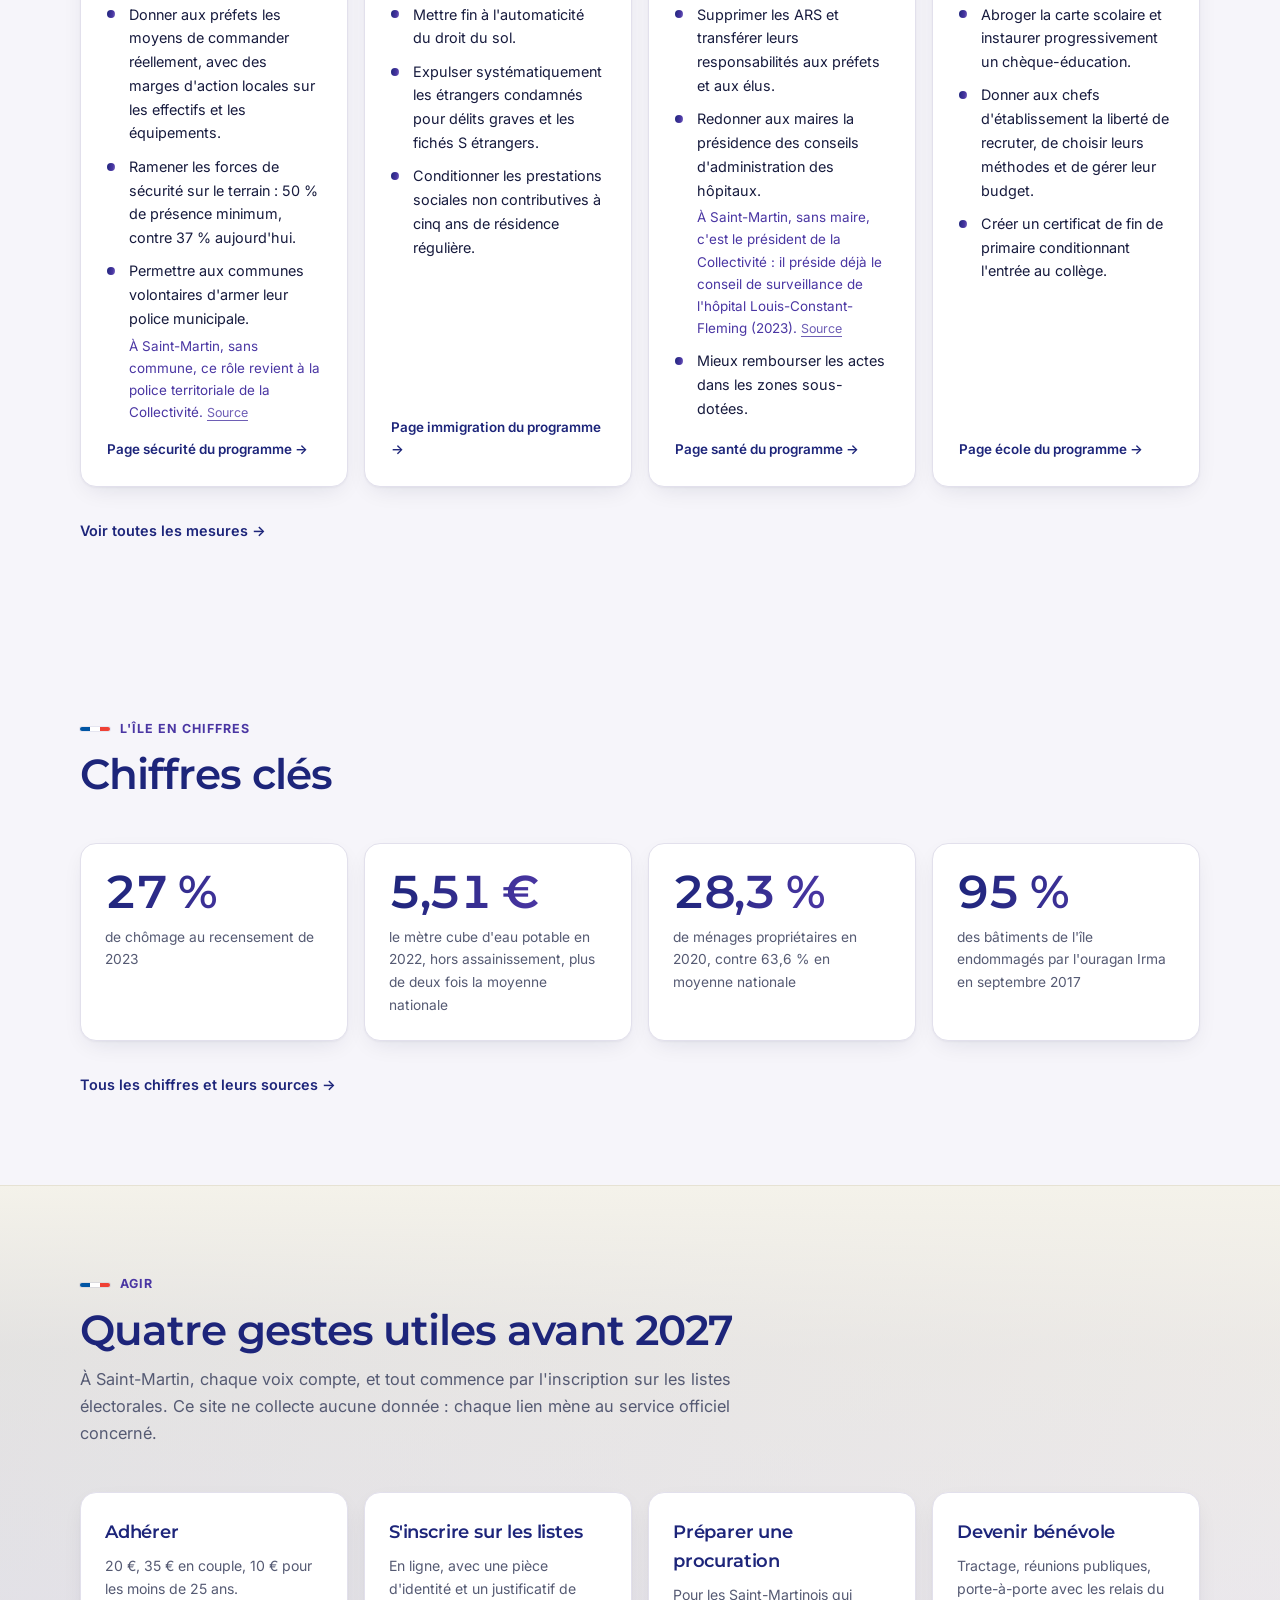
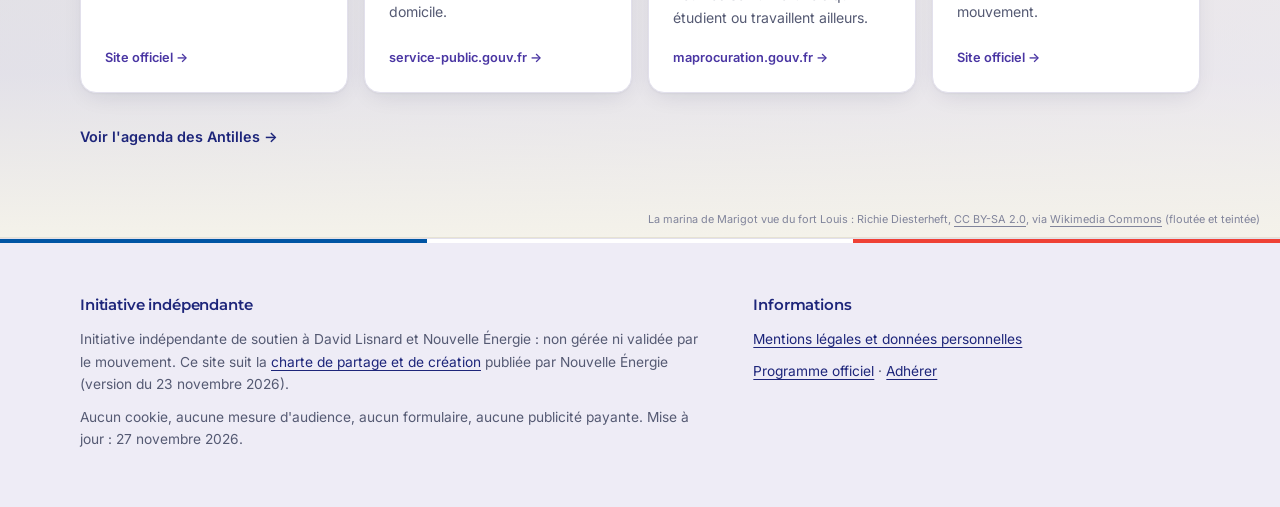
==== commit 80fadd4b: "Version anglaise complète (en/) et sélecteur FR / EN sur chaque page Toutes les pages sont traduites" ====
--- a/index.html
+++ b/index.html
@@ -8,10 +8,12 @@
 <meta property="og:title" content="Les amis de David Lisnard à Saint-Martin">
 <meta property="og:description" content="Site indépendant de soutien à David Lisnard et Nouvelle Énergie, animé par des habitants de Saint-Martin (Antilles).">
 <meta name="theme-color" content="#1D257A">
+<link rel="alternate" hreflang="fr" href="https://black0wi.github.io/amis-lisnard-saint-martin/">
+<link rel="alternate" hreflang="en" href="https://black0wi.github.io/amis-lisnard-saint-martin/en/">
 <link rel="preconnect" href="https://fonts.googleapis.com">
 <link rel="preconnect" href="https://fonts.gstatic.com" crossorigin>
 <link rel="stylesheet" href="https://fonts.googleapis.com/css2?family=Inter:wght@400;500;600&family=Montserrat:wght@500;600;700&display=swap">
-<link rel="stylesheet" href="assets/style.css?v=b515d92f">
+<link rel="stylesheet" href="assets/style.css?v=1e7d261d">
 </head>
 <body>
 <a class="skip" href="#contenu">Aller au contenu</a>
@@ -30,8 +32,8 @@
 <li><a href="regalien.html">La France qui tient</a></li>
 <li><a href="chiffres.html">L'île en chiffres</a></li>
 <li><a href="agir.html">Agir</a></li>
-<li><a href="english.html" lang="en">English</a></li>
     </ul></nav>
+    <a class="lang" href="en/index.html" hreflang="en" lang="en" title="Read this page in English">EN</a>
     <a class="pill" href="https://soutenir.unenouvelleenergie.fr/adhesion" rel="noopener">Adhérer</a>
   </div>
 </header>
@@ -44,7 +46,7 @@
       <p class="eyebrow">Présidentielle 2027 · La France, à Saint-Martin</p>
       <h1>Saint-Martin <em>soutient David Lisnard.</em></h1>
       <p class="lead">Nous vivons et travaillons à Saint-Martin, de Marigot à Grand-Case, de Quartier-d'Orléans à Sandy Ground. Nous soutenons David Lisnard parce que ses priorités rejoignent celles des familles de l'île : la vie chère, du travail pour nos jeunes, un toit après Irma, la sécurité dans nos quartiers.</p>
-      <p class="lead-en" lang="en">We live here, we work here, and we want a France that delivers for Saint-Martin. <a href="english.html">Read it in English →</a></p>
+      <p class="lead-en" lang="en">We live here, we work here, and we want a France that delivers for Saint-Martin. <a href="en/index.html" hreflang="en">Read it in English →</a></p>
       <div class="cta">
         <a class="btn btn-primary" href="https://soutenir.unenouvelleenergie.fr/adhesion" rel="noopener">Adhérer à Nouvelle Énergie</a>
         <a class="btn btn-line" href="saint-martin.html">Nos propositions pour l'île</a>
--- a/assets/style.css
+++ b/assets/style.css
@@ -253,3 +253,8 @@
 .theme li .here a{color:inherit;font-size:.78rem;opacity:.8}
 .hero .lead-en{margin-top:.2rem;font-size:.95rem;font-style:italic;color:var(--accent);max-width:56ch}
 .hero .lead-en a{font-style:normal;font-weight:600;white-space:nowrap}
+
+/* Sélecteur de langue FR / EN */
+.lang{font-family:var(--head);font-weight:700;font-size:.78rem;letter-spacing:.04em;color:var(--heading);text-decoration:none;border:1px solid var(--line);border-radius:8px;padding:.5rem .65rem;background:var(--card)}
+.lang:hover{border-color:var(--heading)}
+@media (max-width:640px){.lang{padding:.42rem .55rem;font-size:.74rem}}
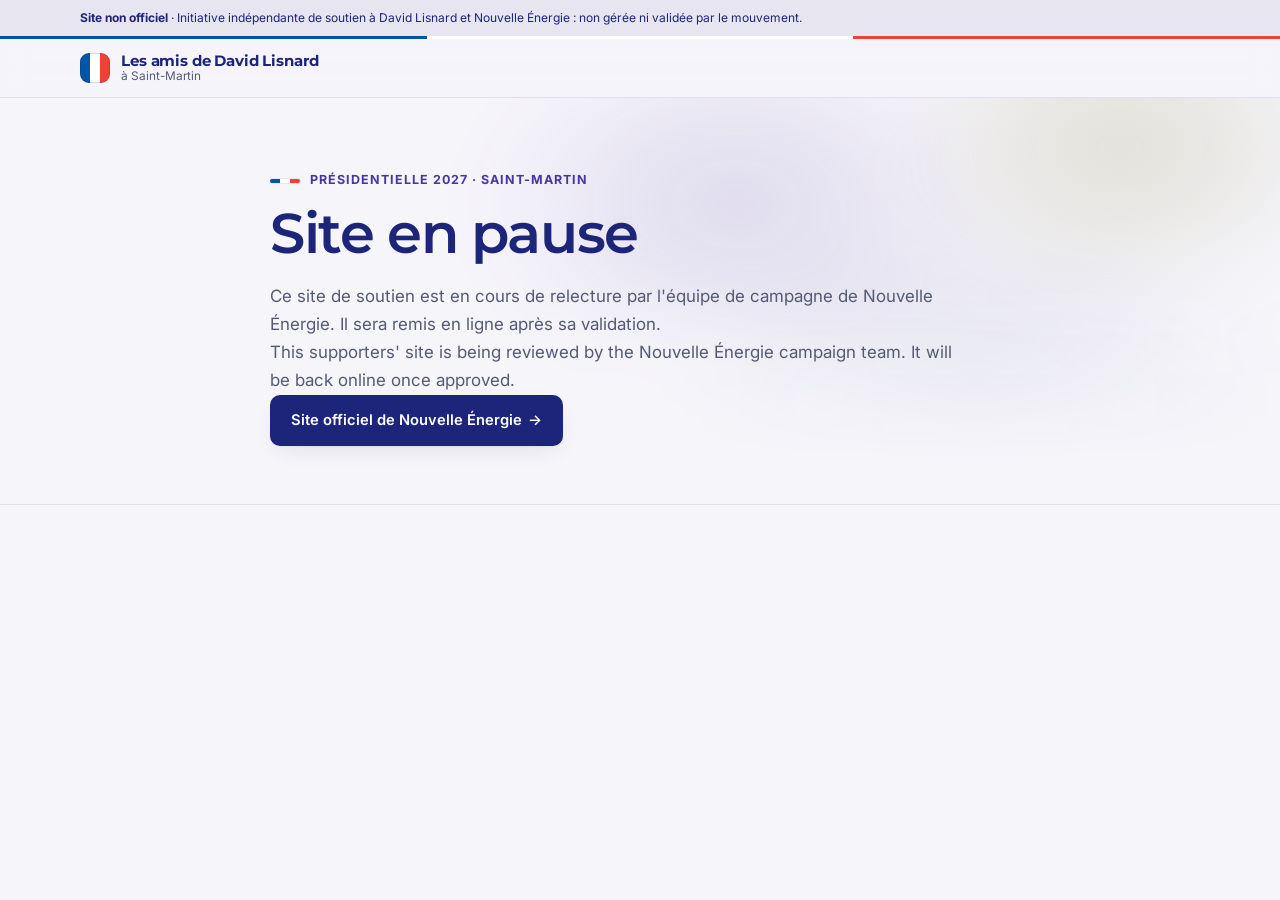
==== commit 6a4ea777: "Site en pause en attendant la validation de l'équipe de campagne Le contenu complet reste dans outil" ====
--- a/index.html
+++ b/index.html
@@ -3,173 +3,24 @@
 <head>
 <meta charset="utf-8">
 <meta name="viewport" content="width=device-width, initial-scale=1, viewport-fit=cover">
+<base href="/">
 <title>Les amis de David Lisnard à Saint-Martin</title>
-<meta name="description" content="Site indépendant de soutien à David Lisnard et Nouvelle Énergie, animé par des habitants de Saint-Martin (Antilles).">
-<meta property="og:title" content="Les amis de David Lisnard à Saint-Martin">
-<meta property="og:description" content="Site indépendant de soutien à David Lisnard et Nouvelle Énergie, animé par des habitants de Saint-Martin (Antilles).">
+<meta name="robots" content="noindex">
 <meta name="theme-color" content="#1D257A">
-<link rel="alternate" hreflang="fr" href="https://black0wi.github.io/amis-lisnard-saint-martin/">
-<link rel="alternate" hreflang="en" href="https://black0wi.github.io/amis-lisnard-saint-martin/en/">
-<link rel="preconnect" href="https://fonts.googleapis.com">
-<link rel="preconnect" href="https://fonts.gstatic.com" crossorigin>
 <link rel="stylesheet" href="https://fonts.googleapis.com/css2?family=Inter:wght@400;500;600&family=Montserrat:wght@500;600;700&display=swap">
-<link rel="stylesheet" href="assets/style.css?v=1e7d261d">
+<link rel="stylesheet" href="assets/style.css?v=91ee381e">
 </head>
 <body>
-<a class="skip" href="#contenu">Aller au contenu</a>
-<div class="flag" role="note">
-  <div class="wrap">
-    <span><strong>Site non officiel</strong> · Initiative indépendante de soutien à David Lisnard et Nouvelle Énergie : non gérée ni validée par le mouvement.</span>
-    <a href="https://www.unenouvelleenergie.fr/" rel="noopener">Site officiel de Nouvelle Énergie</a>
-  </div>
-</div>
-<header class="site">
-  <div class="wrap">
-    <a class="brand" href="index.html"><span class="dot" aria-hidden="true"></span><span class="bt"><b>Les amis de David Lisnard</b><span>à Saint-Martin</span></span></a>
-    <nav aria-label="Navigation principale"><ul>
-<li><a href="index.html" aria-current="page">Accueil</a></li>
-<li><a href="saint-martin.html">Saint-Martin d'abord</a></li>
-<li><a href="regalien.html">La France qui tient</a></li>
-<li><a href="chiffres.html">L'île en chiffres</a></li>
-<li><a href="agir.html">Agir</a></li>
-    </ul></nav>
-    <a class="lang" href="en/index.html" hreflang="en" lang="en" title="Read this page in English">EN</a>
-    <a class="pill" href="https://soutenir.unenouvelleenergie.fr/adhesion" rel="noopener">Adhérer</a>
-  </div>
-</header>
+<div class="flag" role="note"><div class="wrap"><span><strong>Site non officiel</strong> · Initiative indépendante de soutien à David Lisnard et Nouvelle Énergie : non gérée ni validée par le mouvement.</span></div></div>
+<header class="site"><div class="wrap"><span class="brand"><span class="dot" aria-hidden="true"></span><span class="bt"><b>Les amis de David Lisnard</b><span>à Saint-Martin</span></span></span></div></header>
 <main id="contenu">
-
-<div class="hero hero-photo">
-  <div class="hero-bg" aria-hidden="true"><img src="https://upload.wikimedia.org/wikipedia/commons/thumb/c/ce/David_Lisnard_en_2026.jpg/960px-David_Lisnard_en_2026.jpg" width="960" height="1280" alt="" fetchpriority="high"></div>
-  <div class="wrap">
-    <div class="hero-text">
-      <p class="eyebrow">Présidentielle 2027 · La France, à Saint-Martin</p>
-      <h1>Saint-Martin <em>soutient David Lisnard.</em></h1>
-      <p class="lead">Nous vivons et travaillons à Saint-Martin, de Marigot à Grand-Case, de Quartier-d'Orléans à Sandy Ground. Nous soutenons David Lisnard parce que ses priorités rejoignent celles des familles de l'île : la vie chère, du travail pour nos jeunes, un toit après Irma, la sécurité dans nos quartiers.</p>
-      <p class="lead-en" lang="en">We live here, we work here, and we want a France that delivers for Saint-Martin. <a href="en/index.html" hreflang="en">Read it in English →</a></p>
-      <div class="cta">
-        <a class="btn btn-primary" href="https://soutenir.unenouvelleenergie.fr/adhesion" rel="noopener">Adhérer à Nouvelle Énergie</a>
-        <a class="btn btn-line" href="saint-martin.html">Nos propositions pour l'île</a>
-      </div>
-      <p class="fine">Adhésion sur le site officiel · 20 €, 10 € pour les moins de 25 ans</p>
-    </div>
-  </div>
-  <p class="credit">Photo de David Lisnard : Grégor Sauvagère, <a href="https://creativecommons.org/licenses/by-sa/4.0/deed.fr" rel="noopener">CC BY-SA 4.0</a>, via <a href="https://commons.wikimedia.org/wiki/File:David_Lisnard_en_2026.jpg" rel="noopener">Wikimedia Commons</a></p>
-</div>
-
-<div class="quote-band"><div class="wrap">
-  <figure class="quote">
-    <p class="qlabel">Ce qu'il défend</p>
-    <blockquote>Une révolution de la liberté pour une France forte, juste et rayonnante. Notre pays a besoin d’un sursaut.</blockquote>
-    <figcaption>David Lisnard · <a href="https://www.unenouvelleenergie.fr/notre-programme/" rel="noopener">programme de Nouvelle Énergie</a></figcaption>
-  </figure>
+<div class="intro"><div class="wrap narrow">
+  <p class="eyebrow">Présidentielle 2027 · Saint-Martin</p>
+  <h1>Site en pause</h1>
+  <p class="lead">Ce site de soutien est en cours de relecture par l'équipe de campagne de Nouvelle Énergie. Il sera remis en ligne après sa validation.</p>
+  <p class="lead" lang="en">This supporters' site is being reviewed by the Nouvelle Énergie campaign team. It will be back online once approved.</p>
+  <p><a class="btn btn-primary" href="https://www.unenouvelleenergie.fr/" rel="noopener">Site officiel de Nouvelle Énergie</a></p>
 </div></div>
-
-<section id="pourquoi">
-  <div class="wrap">
-    <div class="head">
-      <p class="eyebrow">Pourquoi David Lisnard</p>
-      <h2>Liberté, Ordre, Dignité</h2>
-      <p>Le triptyque de Nouvelle Énergie, résumé d'après la <a href="https://www.unenouvelleenergie.fr/notre-programme/" rel="noopener">page programme officielle</a>.</p>
-    </div>
-    <div class="tri">
-      <div><h3>Liberté</h3><p>Moins de tutelle fiscale et réglementaire de l'État : libre choix de l'école, capitalisation pour la retraite, libre administration des collectivités.</p></div>
-      <div><h3>Ordre</h3><p>« Dans la rue comme dans les comptes » : un État recentré sur l'instruction, la sécurité, la justice, la diplomatie et la santé.</p></div>
-      <div><h3>Dignité</h3><p>Le respect de chaque Français comme individu, que la liberté et l'ordre rendent possible.</p></div>
-    </div>
-  </div>
-</section>
-
-<section class="alt island">
-  <div class="island-bg" aria-hidden="true"><img src="https://upload.wikimedia.org/wikipedia/commons/thumb/6/6b/Panorama_depuis_Bellevue.jpg/1280px-Panorama_depuis_Bellevue.jpg" width="1280" height="853" alt="" loading="lazy"></div>
-  <div class="wrap">
-    <div class="head">
-      <p class="eyebrow">Saint-Martin d'abord</p>
-      <h2>Huit propositions pour l'île</h2>
-      <p>Le programme national n'a pas de volet consacré à l'outre-mer. Nous sommes donc partis de ce que vivent les familles d'ici : le prix de l'eau, le chômage, le logement, la sécurité. Ces pistes sont celles de notre collectif : chacune part d'un constat sourcé, s'appuie sur une mesure du programme et dit qui décide. <span class="status">Pistes du collectif, pas des engagements du candidat</span></p>
-    </div>
-    <div class="props">
-<a class="prop" href="saint-martin.html#p1"><span class="num">1</span><span class="tag">Libertés locales</span><h3>Un droit d'adapter les normes nationales à l'île</h3><p>Le conseil territorial pourrait demander l'adaptation d'une règle nationale, avec une réponse rapide de l'État.</p><span class="who">Qui décide · L'État, par une révision de la loi organique statutaire.</span></a>
-<a class="prop" href="saint-martin.html#p2"><span class="num">2</span><span class="tag">Eau</span><h3>L'eau potable, chantier prioritaire</h3><p>L'eau coûte plus de deux fois la moyenne nationale et près d'un tiers se perd dans le réseau.</p><span class="who">Qui décide · La Collectivité et son établissement des eaux, avec le soutien de l'État.</span></a>
-<a class="prop" href="saint-martin.html#p3"><span class="num">3</span><span class="tag">Emploi</span><h3>Faire de Saint-Martin une zone d'embauche prioritaire</h3><p>Appliquer en priorité ici les charges patronales négatives prévues pour l'embauche d'allocataires du RSA.</p><span class="who">Qui décide · L'État (cotisations sociales). L'articulation avec la fiscalité propre de la Collectivité reste à étudier.</span></a>
-<a class="prop" href="saint-martin.html#p4"><span class="num">4</span><span class="tag">Logement</span><h3>Devenir propriétaire de sa résidence principale</h3><p>Moins d'un ménage sur trois est propriétaire, contre près de deux sur trois au niveau national.</p><span class="who">Qui décide · La Collectivité (urbanisme, habitat) et l'État (épargne, aides).</span></a>
-<a class="prop" href="saint-martin.html#p5"><span class="num">5</span><span class="tag">Sécurité</span><h3>Renforcer l'action de l'OFAST sur l'île</h3><p>L'Office anti-stupéfiants a déjà un détachement à Saint-Martin : la « task force dédiée » du programme doit venir le renforcer.</p><span class="who">Qui décide · L'État, avec les Pays-Bas pour la coopération.</span></a>
-<a class="prop" href="saint-martin.html#p6"><span class="num">6</span><span class="tag">Frontière</span><h3>Appliquer la fermeté migratoire avec discernement</h3><p>Priorité à l'éloignement des étrangers condamnés et au respect des conditions d'accès aux prestations.</p><span class="who">Qui décide · L'État.</span></a>
-<a class="prop" href="saint-martin.html#p7"><span class="num">7</span><span class="tag">Santé</span><h3>Un hôpital gouverné au plus près</h3><p>Sans ARS, l'hôpital de Marigot serait piloté au plus près du territoire.</p><span class="who">Qui décide · L'État (loi), puis la Collectivité et le préfet.</span></a>
-<a class="prop" href="saint-martin.html#p8"><span class="num">8</span><span class="tag">École</span><h3>Deux collèges pilotes de l'autonomie</h3><p>Les deux collèges neufs ouverts en 2026 pourraient tester l'autonomie prévue par le programme.</p><span class="who">Qui décide · L'État (Éducation nationale), avec la Collectivité propriétaire des bâtiments.</span></a>
-    </div>
-    <p class="more-link"><a href="saint-martin.html">Lire les fiches détaillées et leurs sources →</a></p>
-  </div>
-  <p class="credit">Vue de Marigot depuis Bellevue : Thierry Pierrard, <a href="https://creativecommons.org/licenses/by-sa/4.0/deed.fr" rel="noopener">CC BY-SA 4.0</a>, via <a href="https://commons.wikimedia.org/wiki/File:Panorama_depuis_Bellevue.jpg" rel="noopener">Wikimedia Commons</a> (floutée et teintée)</p>
-</section>
-
-<section>
-  <div class="wrap">
-    <div class="head">
-      <p class="eyebrow">La France qui tient</p>
-      <h2>Le régalien et les grands sujets nationaux</h2>
-      <p>Mesures reprises des pages thématiques du programme officiel.</p>
-    </div>
-    <div class="themes">
-<div class="theme"><h3>Sécurité</h3><ul><li>Donner aux préfets les moyens de commander réellement, avec des marges d'action locales sur les effectifs et les équipements.</li><li>Ramener les forces de sécurité sur le terrain : 50 % de présence minimum, contre 37 % aujourd'hui.</li><li>Permettre aux communes volontaires d'armer leur police municipale.<span class="here">À Saint-Martin, sans commune, ce rôle revient à la police territoriale de la Collectivité. <a href="https://www.com-saint-martin.fr/thematiques/securite-et-tranquilite-publique/police-territoriale/role-de-la-police-territoriale" rel="noopener">Source</a></span></li></ul><a class="more" href="https://www.unenouvelleenergie.fr/notre-programme/securite/" rel="noopener">Page sécurité du programme →</a></div>
-<div class="theme"><h3>Immigration</h3><ul><li>Mettre fin à l'automaticité du droit du sol.</li><li>Expulser systématiquement les étrangers condamnés pour délits graves et les fichés S étrangers.</li><li>Conditionner les prestations sociales non contributives à cinq ans de résidence régulière.</li></ul><a class="more" href="https://www.unenouvelleenergie.fr/notre-programme/immigration/" rel="noopener">Page immigration du programme →</a></div>
-<div class="theme"><h3>Santé</h3><ul><li>Supprimer les ARS et transférer leurs responsabilités aux préfets et aux élus.</li><li>Redonner aux maires la présidence des conseils d'administration des hôpitaux.<span class="here">À Saint-Martin, sans maire, c'est le président de la Collectivité : il préside déjà le conseil de surveillance de l'hôpital Louis-Constant-Fleming (2023). <a href="http://www.soualigapost.com/fr/actualite/44322/sant%C3%A9/h%C3%B4pital-le-conseil-de-surveillance-adopte-un-budget-de-52-millions-deuros-pour" rel="noopener">Source</a></span></li><li>Mieux rembourser les actes dans les zones sous-dotées.</li></ul><a class="more" href="https://www.unenouvelleenergie.fr/notre-programme/sante/" rel="noopener">Page santé du programme →</a></div>
-<div class="theme"><h3>École</h3><ul><li>Abroger la carte scolaire et instaurer progressivement un chèque-éducation.</li><li>Donner aux chefs d'établissement la liberté de recruter, de choisir leurs méthodes et de gérer leur budget.</li><li>Créer un certificat de fin de primaire conditionnant l'entrée au collège.</li></ul><a class="more" href="https://www.unenouvelleenergie.fr/notre-programme/education/" rel="noopener">Page école du programme →</a></div>
-    </div>
-    <p class="more-link"><a href="regalien.html">Voir toutes les mesures →</a></p>
-  </div>
-</section>
-
-<section class="band">
-  <div class="wrap">
-    <div class="head">
-      <p class="eyebrow">L'île en chiffres</p>
-      <h2>Chiffres clés</h2>
-    </div>
-    <div class="keys">
-      <div><b>27 %</b><span>de chômage au recensement de 2023</span></div>
-      <div><b>5,51 €</b><span>le mètre cube d'eau potable en 2022, hors assainissement, plus de deux fois la moyenne nationale</span></div>
-      <div><b>28,3 %</b><span>de ménages propriétaires en 2020, contre 63,6 % en moyenne nationale</span></div>
-      <div><b>95 %</b><span>des bâtiments de l'île endommagés par l'ouragan Irma en septembre 2017</span></div>
-    </div>
-    <p class="more-link"><a href="chiffres.html">Tous les chiffres et leurs sources →</a></p>
-  </div>
-</section>
-
-<section class="alt island">
-  <div class="island-bg" aria-hidden="true"><img src="https://upload.wikimedia.org/wikipedia/commons/thumb/6/6e/Fort_Louis_Marigot_View_%286546074117%29.jpg/1280px-Fort_Louis_Marigot_View_%286546074117%29.jpg" width="1280" height="960" alt="" loading="lazy"></div>
-  <div class="wrap">
-    <div class="head">
-      <p class="eyebrow">Agir</p>
-      <h2>Quatre gestes utiles avant 2027</h2>
-      <p>À Saint-Martin, chaque voix compte, et tout commence par l'inscription sur les listes électorales. Ce site ne collecte aucune donnée : chaque lien mène au service officiel concerné.</p>
-    </div>
-<div class="act">
-  <a class="tile" href="https://soutenir.unenouvelleenergie.fr/adhesion" rel="noopener"><b>Adhérer</b><span>20 €, 35 € en couple, 10 € pour les moins de 25 ans.</span><i>Site officiel →</i></a>
-  <a class="tile" href="https://www.service-public.gouv.fr/particuliers/vosdroits/R16396" rel="noopener"><b>S'inscrire sur les listes</b><span>En ligne, avec une pièce d'identité et un justificatif de domicile.</span><i>service-public.gouv.fr →</i></a>
-  <a class="tile" href="https://www.maprocuration.gouv.fr/" rel="noopener"><b>Préparer une procuration</b><span>Pour les Saint-Martinois qui étudient ou travaillent ailleurs.</span><i>maprocuration.gouv.fr →</i></a>
-  <a class="tile" href="https://www.unenouvelleenergie.fr/devenir-benevole/" rel="noopener"><b>Devenir bénévole</b><span>Tractage, réunions publiques, porte-à-porte avec les relais du mouvement.</span><i>Site officiel →</i></a>
-</div>
-    <p class="more-link"><a href="agir.html">Voir l'agenda des Antilles →</a></p>
-  </div>
-  <p class="credit">La marina de Marigot vue du fort Louis : Richie Diesterheft, <a href="https://creativecommons.org/licenses/by-sa/2.0/deed.fr" rel="noopener">CC BY-SA 2.0</a>, via <a href="https://commons.wikimedia.org/wiki/File:Fort_Louis_Marigot_View_(6546074117).jpg" rel="noopener">Wikimedia Commons</a> (floutée et teintée)</p>
-</section>
-
 </main>
-<footer>
-  <div class="wrap">
-    <div>
-      <h3>Initiative indépendante</h3>
-      <p>Initiative indépendante de soutien à David Lisnard et Nouvelle Énergie : non gérée ni validée par le mouvement. Ce site suit la <a href="https://www.unenouvelleenergie.fr/charte-de-partage/" rel="noopener">charte de partage et de création</a> publiée par Nouvelle Énergie (version du 23 novembre 2026).</p>
-      <p>Aucun cookie, aucune mesure d'audience, aucun formulaire, aucune publicité payante. Mise à jour : 27 novembre 2026.</p>
-    </div>
-    <div>
-      <h3>Informations</h3>
-      <p><a href="mentions-legales.html">Mentions légales et données personnelles</a></p>
-      <p><a href="https://www.unenouvelleenergie.fr/notre-programme/" rel="noopener">Programme officiel</a> · <a href="https://soutenir.unenouvelleenergie.fr/adhesion" rel="noopener">Adhérer</a></p>
-    </div>
-  </div>
-</footer>
-
 </body>
 </html>
--- a/assets/style.css
+++ b/assets/style.css
@@ -258,3 +258,8 @@
 .lang{font-family:var(--head);font-weight:700;font-size:.78rem;letter-spacing:.04em;color:var(--heading);text-decoration:none;border:1px solid var(--line);border-radius:8px;padding:.5rem .65rem;background:var(--card)}
 .lang:hover{border-color:var(--heading)}
 @media (max-width:640px){.lang{padding:.42rem .55rem;font-size:.74rem}}
+@media (max-width:640px){
+  header.site .wrap{gap:.6rem .6rem}
+  .brand{flex:1 1 0;min-width:0}
+  .brand b{font-size:.88rem}
+}
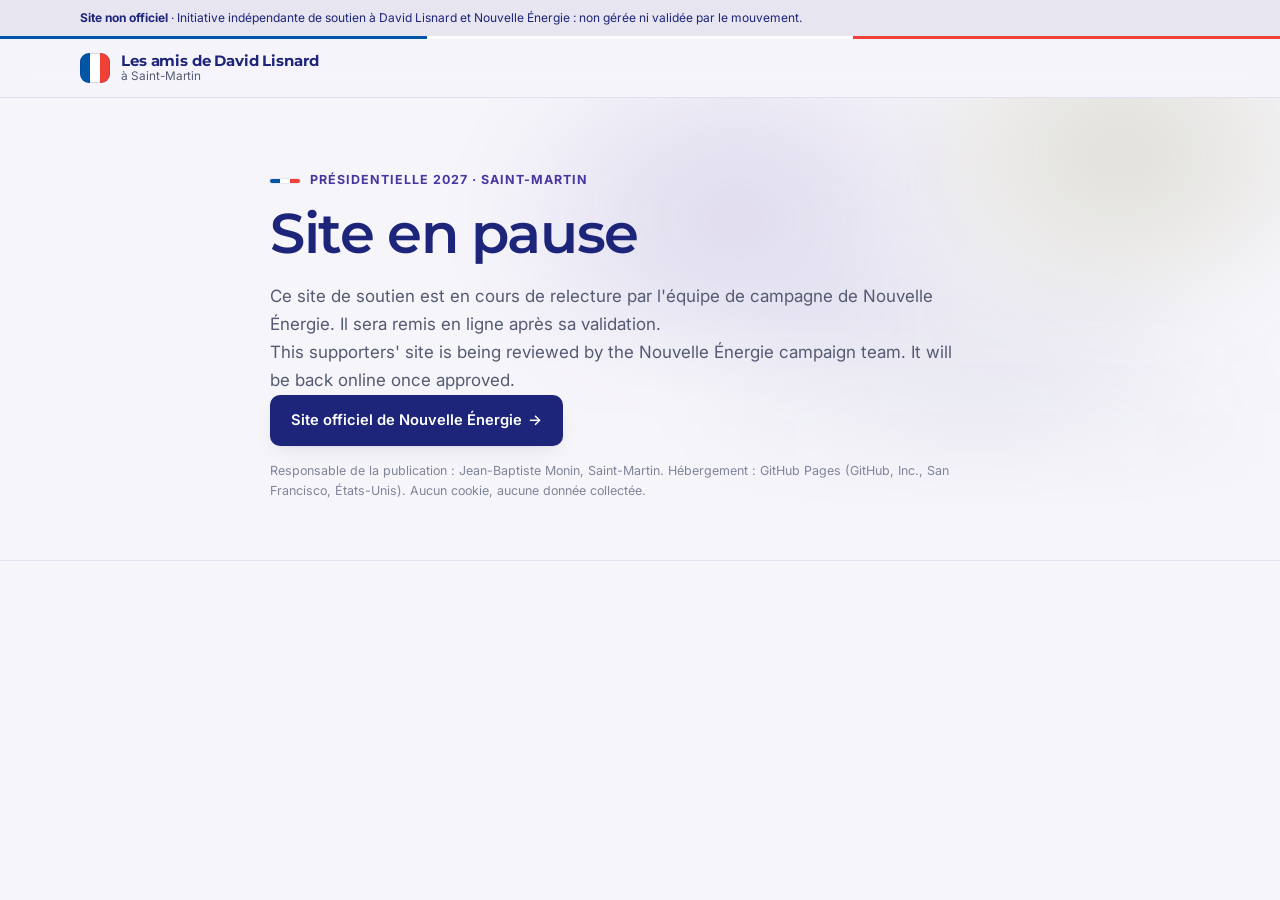
==== commit 4c5dfc7e: "Page de pause : mentions légales minimales Co-Authored-By: Claude Opus 5.5 <noreply@anthropic.com> C" ====
--- a/index.html
+++ b/index.html
@@ -20,6 +20,7 @@
   <p class="lead">Ce site de soutien est en cours de relecture par l'équipe de campagne de Nouvelle Énergie. Il sera remis en ligne après sa validation.</p>
   <p class="lead" lang="en">This supporters' site is being reviewed by the Nouvelle Énergie campaign team. It will be back online once approved.</p>
   <p><a class="btn btn-primary" href="https://www.unenouvelleenergie.fr/" rel="noopener">Site officiel de Nouvelle Énergie</a></p>
+  <p class="fine">Responsable de la publication : Jean-Baptiste Monin, Saint-Martin. Hébergement : GitHub Pages (GitHub, Inc., San Francisco, États-Unis). Aucun cookie, aucune donnée collectée.</p>
 </div></div>
 </main>
 </body>
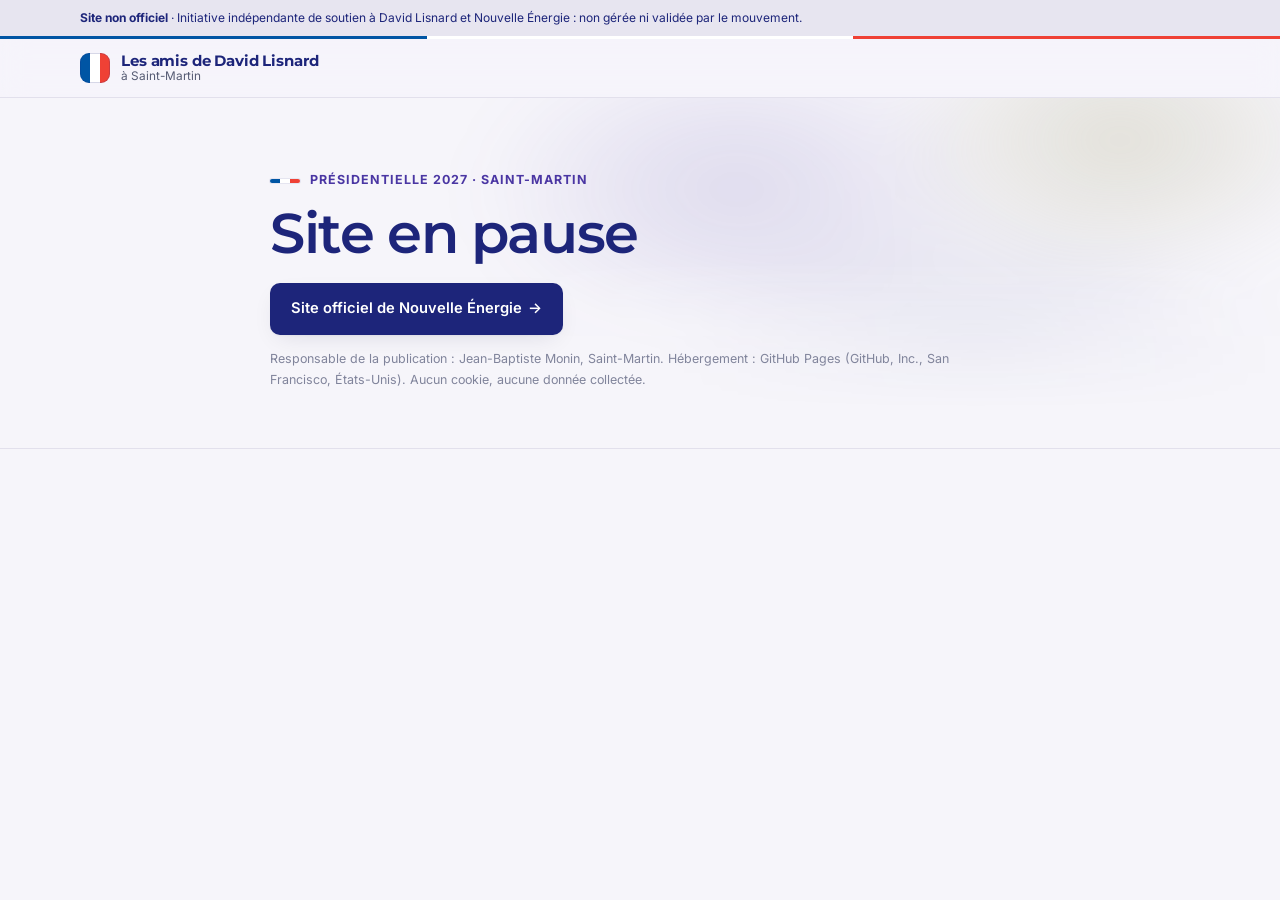
==== commit 9939b8f3: "Page de pause : retrait du paragraphe sur la relecture Co-Authored-By: Claude Opus 5.5 <noreply@anth" ====
--- a/index.html
+++ b/index.html
@@ -17,8 +17,6 @@
 <div class="intro"><div class="wrap narrow">
   <p class="eyebrow">Présidentielle 2027 · Saint-Martin</p>
   <h1>Site en pause</h1>
-  <p class="lead">Ce site de soutien est en cours de relecture par l'équipe de campagne de Nouvelle Énergie. Il sera remis en ligne après sa validation.</p>
-  <p class="lead" lang="en">This supporters' site is being reviewed by the Nouvelle Énergie campaign team. It will be back online once approved.</p>
   <p><a class="btn btn-primary" href="https://www.unenouvelleenergie.fr/" rel="noopener">Site officiel de Nouvelle Énergie</a></p>
   <p class="fine">Responsable de la publication : Jean-Baptiste Monin, Saint-Martin. Hébergement : GitHub Pages (GitHub, Inc., San Francisco, États-Unis). Aucun cookie, aucune donnée collectée.</p>
 </div></div>
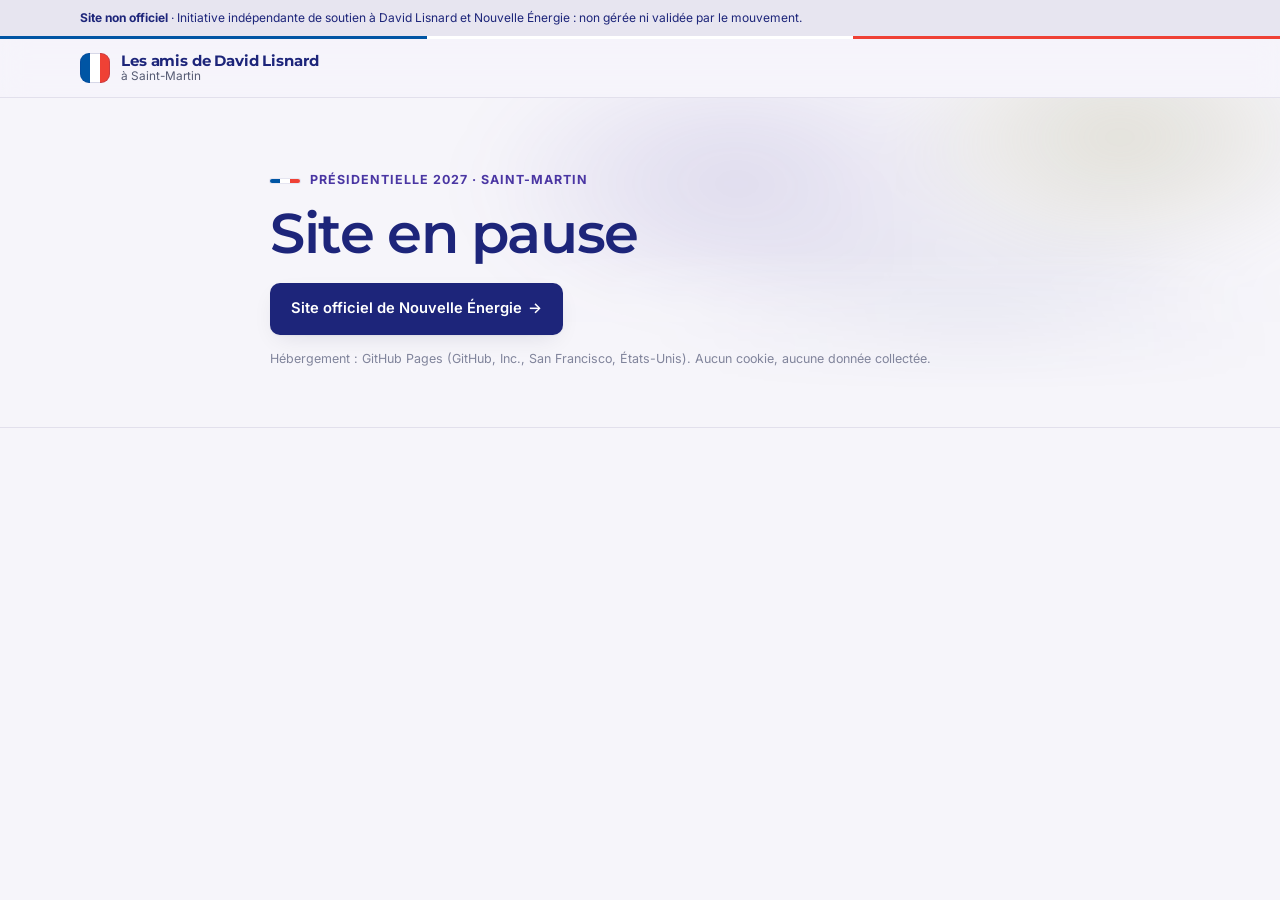
==== commit 584c9a4e: "Page de pause : retrait du nom du responsable de publication Co-Authored-By: Claude Opus 5.5 <norepl" ====
--- a/index.html
+++ b/index.html
@@ -18,7 +18,7 @@
   <p class="eyebrow">Présidentielle 2027 · Saint-Martin</p>
   <h1>Site en pause</h1>
   <p><a class="btn btn-primary" href="https://www.unenouvelleenergie.fr/" rel="noopener">Site officiel de Nouvelle Énergie</a></p>
-  <p class="fine">Responsable de la publication : Jean-Baptiste Monin, Saint-Martin. Hébergement : GitHub Pages (GitHub, Inc., San Francisco, États-Unis). Aucun cookie, aucune donnée collectée.</p>
+  <p class="fine">Hébergement : GitHub Pages (GitHub, Inc., San Francisco, États-Unis). Aucun cookie, aucune donnée collectée.</p>
 </div></div>
 </main>
 </body>
